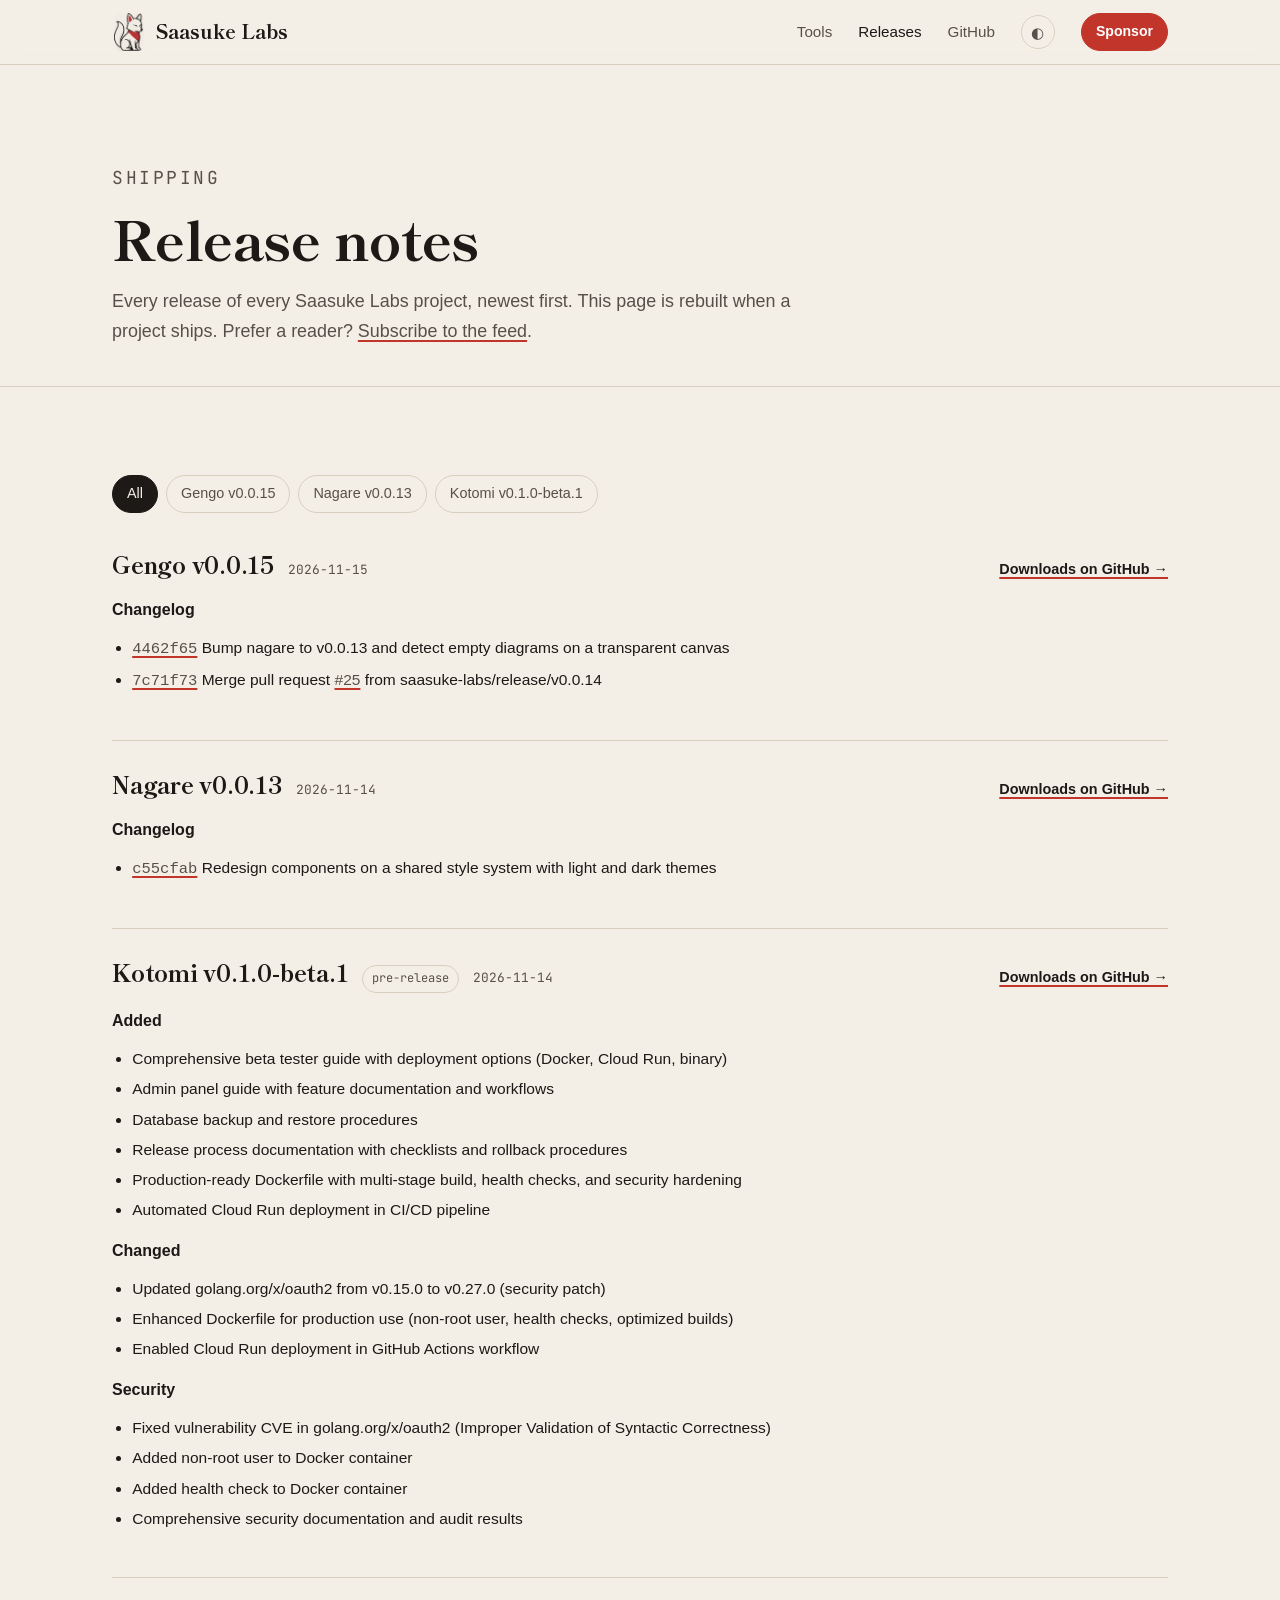
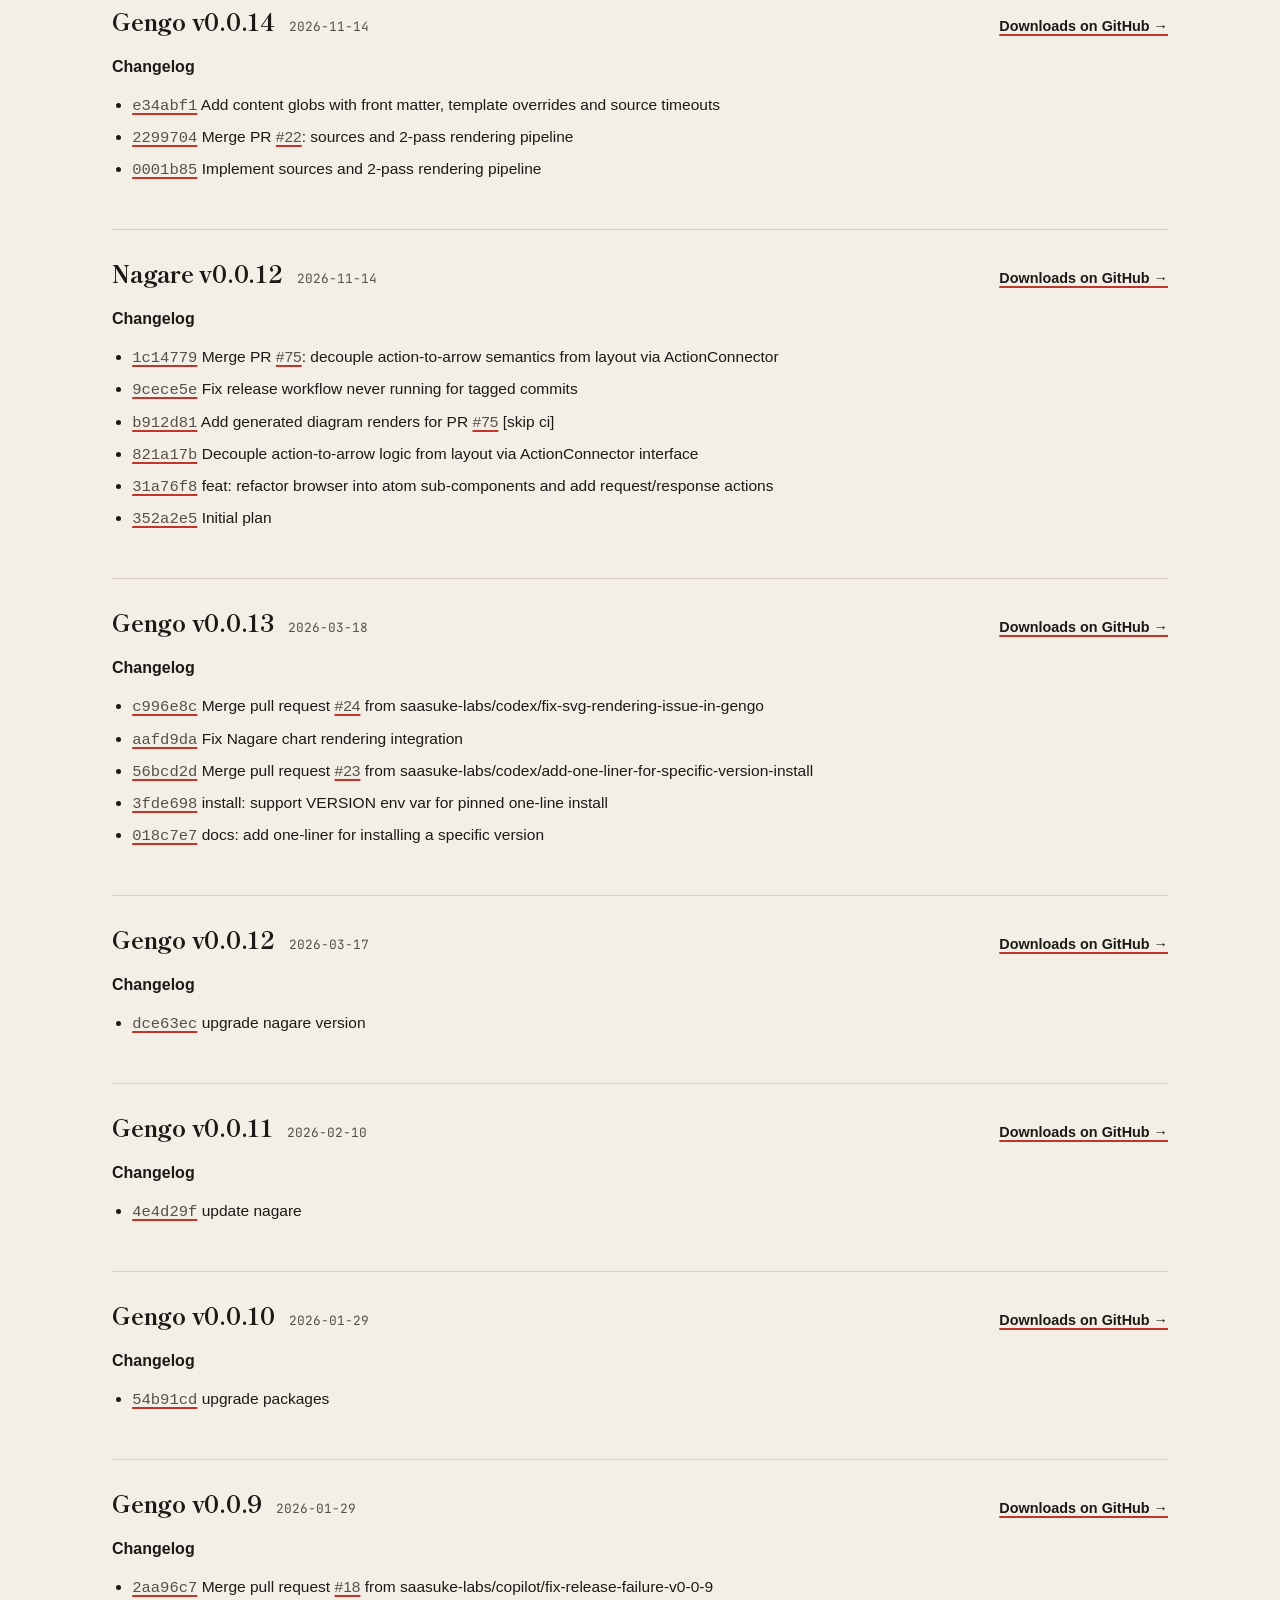
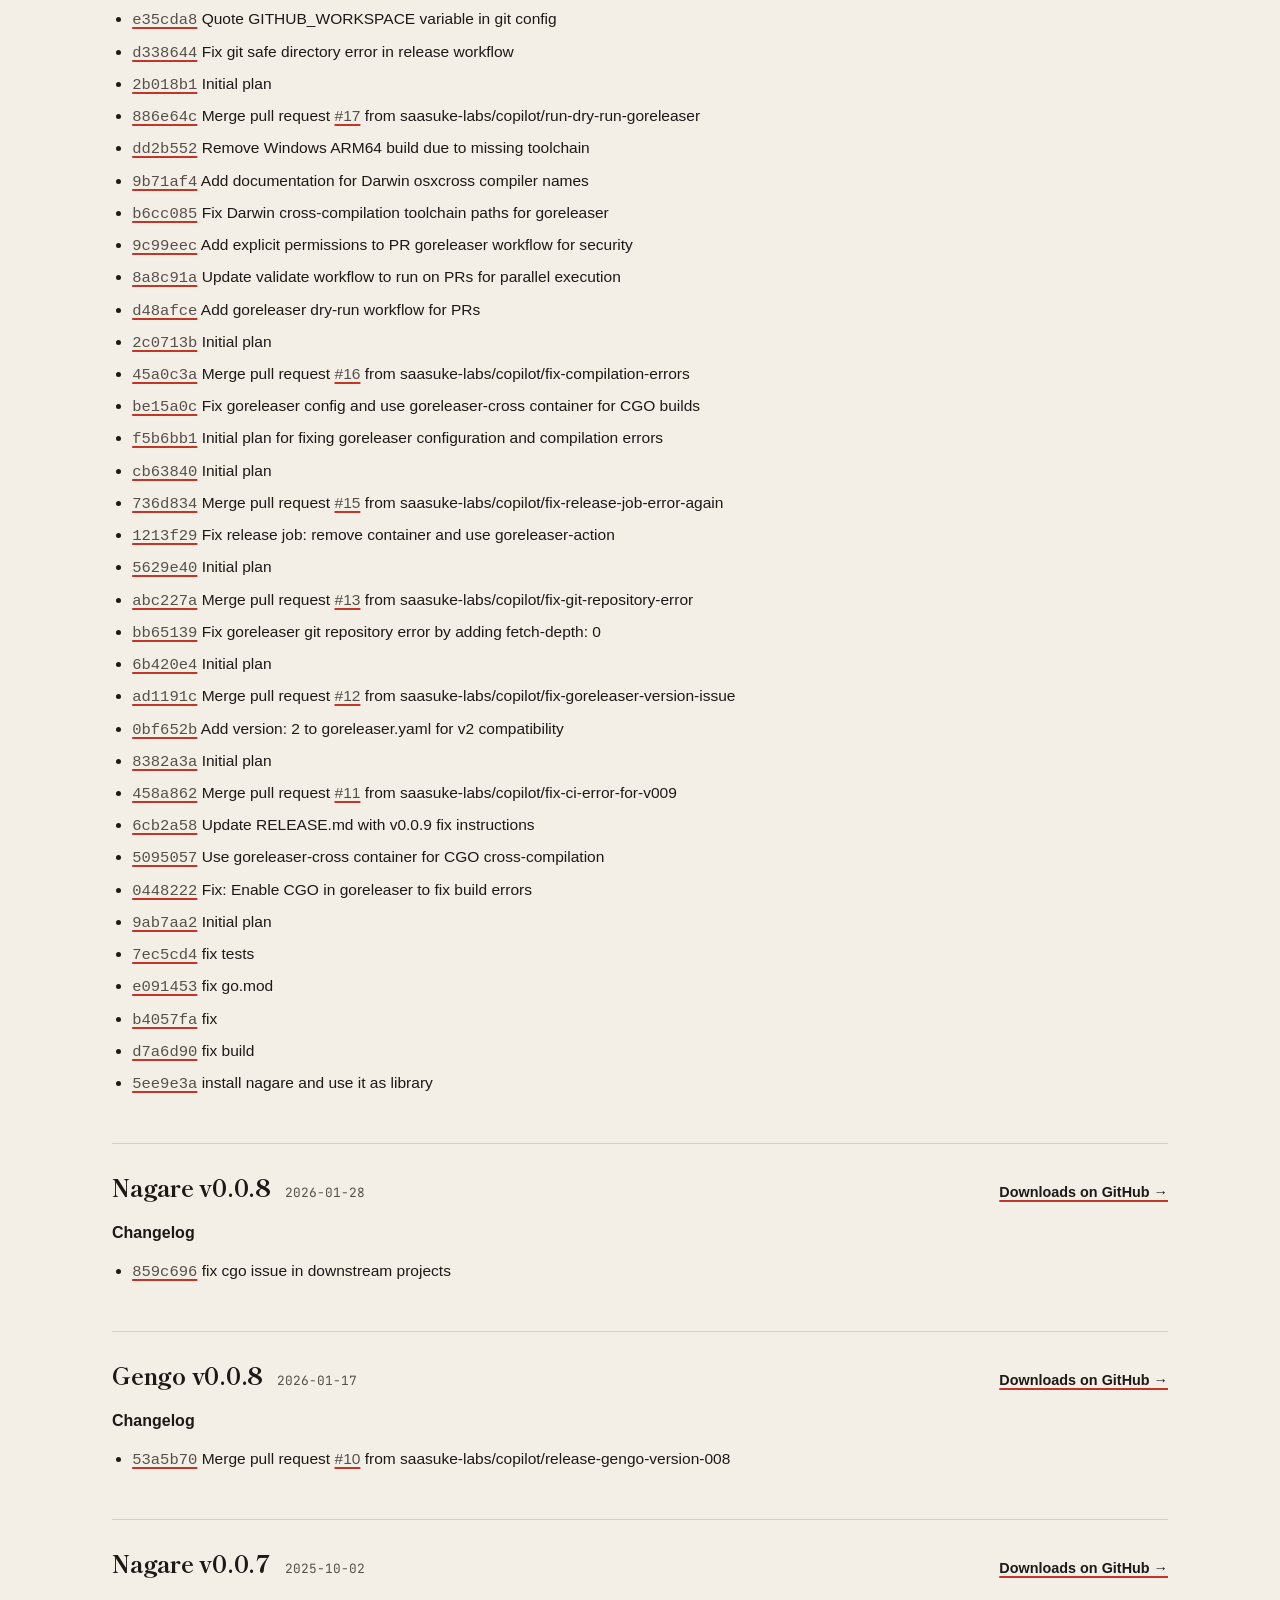
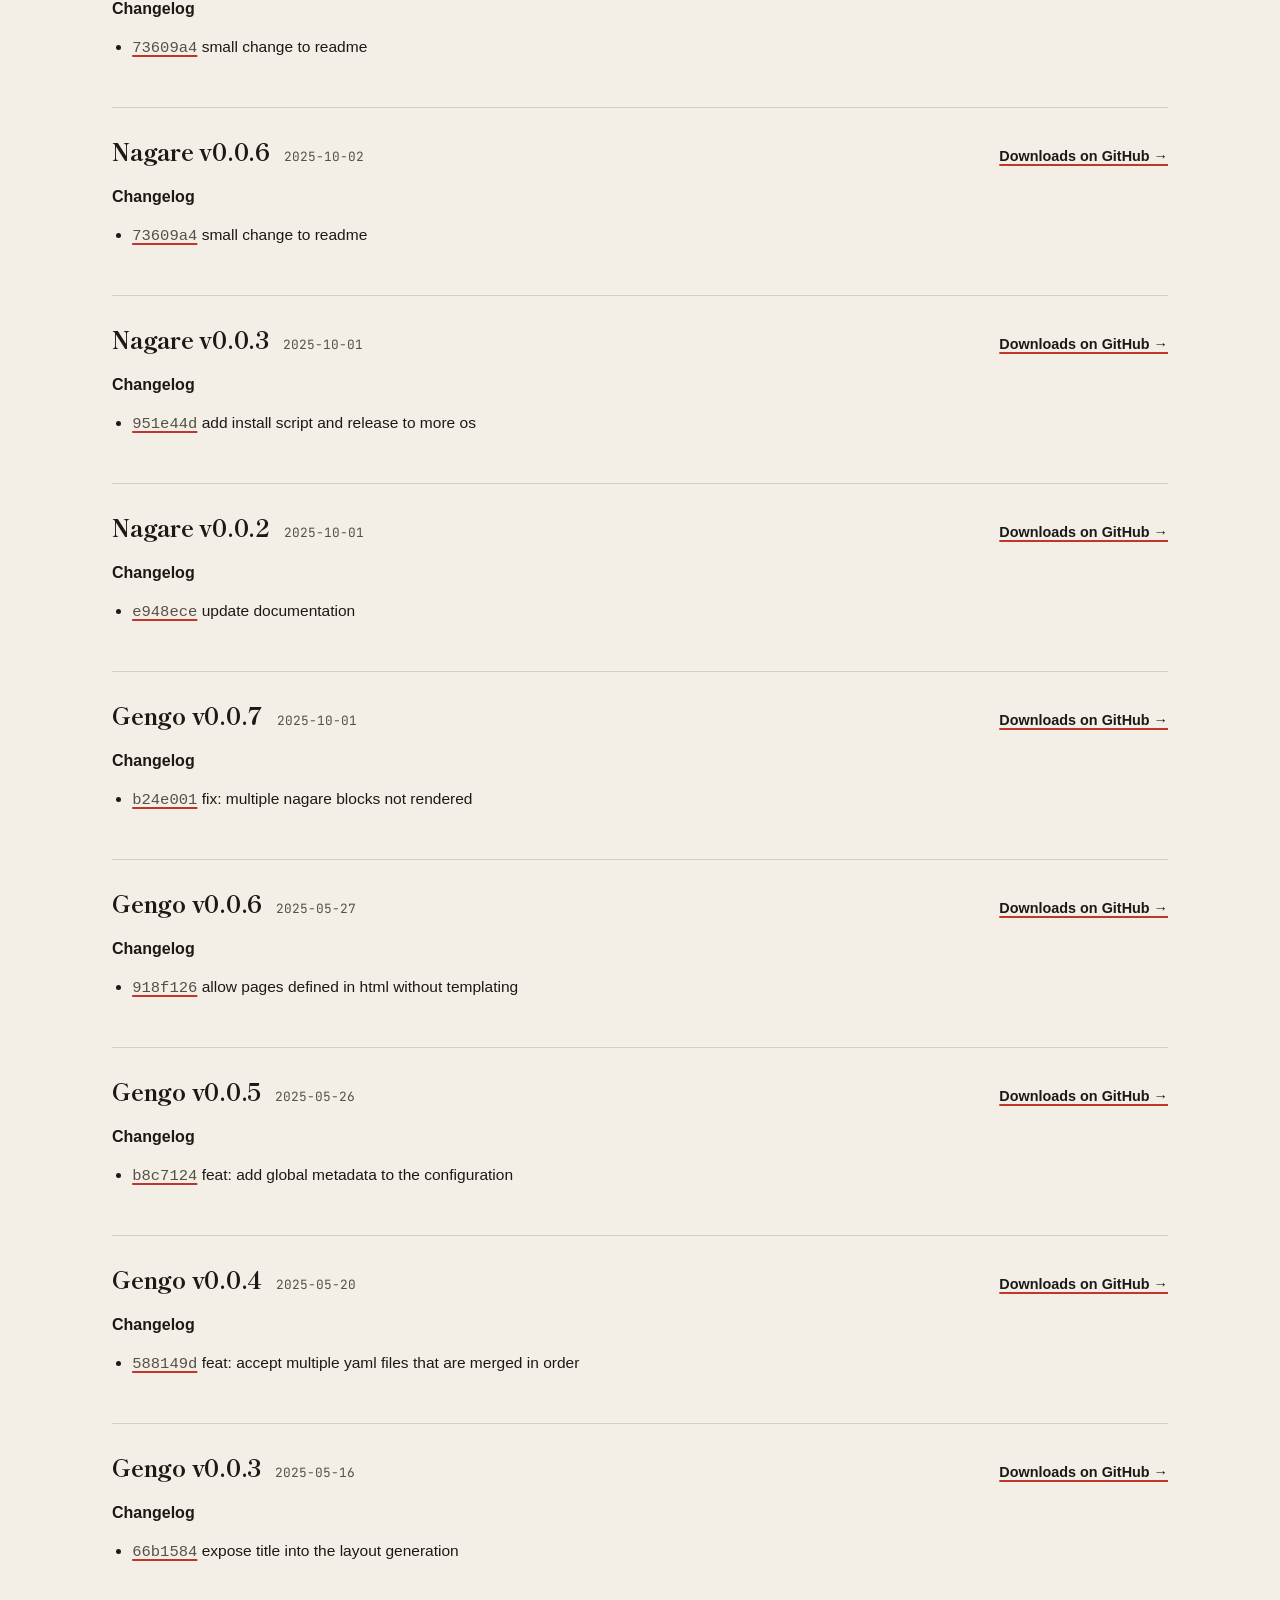
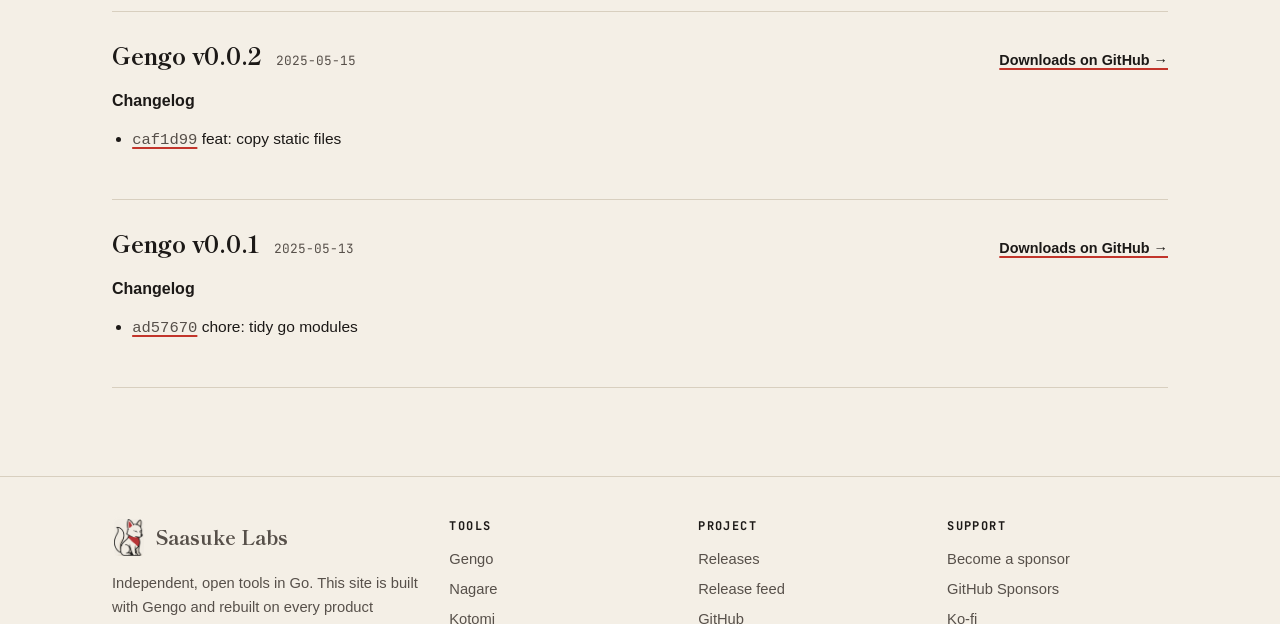
==== releases/index.html @ 5b3cb3b6 "Update from https://github.com/saasuke-labs/site-source/commit/bb4f0604ffd55a40d3514825be0cf2f597552" ====
<!DOCTYPE html>
<html lang="en">
  <head>
    <meta charset="UTF-8" />
    <meta name="viewport" content="width=device-width, initial-scale=1.0" />
    <title>Release notes · Saasuke Labs</title>
    <meta
      name="description"
      content="Release notes for Gengo, Nagare and Kotomi, updated on every release."
    />
    <meta property="og:site_name" content="Saasuke Labs" />
    <meta property="og:type" content="website" />
    <meta
      property="og:title"
      content="Release notes · Saasuke Labs"
    />
    <meta
      property="og:description"
      content="Release notes for Gengo, Nagare and Kotomi, updated on every release."
    />
    <meta property="og:image" content="https://saasuke-labs.com/static/logo.png" />
    <meta name="twitter:card" content="summary" />
    <link rel="icon" type="image/png" href="/static/logo.png" />
    <link
      rel="alternate"
      type="application/atom+xml"
      title="Saasuke Labs releases"
      href="/static/data/releases.xml"
    />

    <script>
      
      try {
        var t = localStorage.getItem("theme");
        if (t) document.documentElement.setAttribute("data-theme", t);
      } catch (e) {}
    </script>
    <link rel="preconnect" href="https://fonts.googleapis.com" />
    <link rel="preconnect" href="https://fonts.gstatic.com" crossorigin />
    <link
      rel="stylesheet"
      href="https://fonts.googleapis.com/css2?family=JetBrains+Mono:wght@400;600&family=Shippori+Mincho:wght@600;800&display=swap"
    />
    <link rel="stylesheet" href="/static/site.css" />

    
    <script
      async
      src="https://www.googletagmanager.com/gtag/js?id=G-7ZYXW0159J"
    ></script>
    <script>
      window.dataLayer = window.dataLayer || [];
      function gtag() {
        dataLayer.push(arguments);
      }
      gtag("js", new Date());
      gtag("config", "G-7ZYXW0159J");
    </script>
  </head>
  <body>
    <a class="skip" href="#main">Skip to content</a>

    <header class="site-header">
      <div class="wrap">
        <a class="brand" href="/">
          <img src="/static/logo.png" alt="" width="34" height="42" />
          Saasuke Labs
        </a>
        <nav class="site-nav" aria-label="Main">
          <a href="/#tools">Tools</a>
          <a href="/releases/" aria-current="page">Releases</a>
          <a
            class="nav-optional"
            href="https://github.com/saasuke-labs"
            rel="noopener"
            >GitHub</a
          >
          <button
            class="theme-toggle"
            type="button"
            aria-label="Switch between light and dark theme"
            data-theme-toggle
          >
            ◐
          </button>
          <a class="btn small" href="/sponsor/">Sponsor</a>
        </nav>
      </div>
    </header>

    <main id="main"><!-- Generated by scripts/fetch-releases.mjs. Do not edit by hand. -->
<section class="page-head">
  <div class="wrap">
    <p class="eyebrow">Shipping</p>
    <h1>Release notes</h1>
    <p>
      Every release of every Saasuke Labs project, newest first. This page is
      rebuilt when a project ships. Prefer a reader?
      <a href="/static/data/releases.xml">Subscribe to the feed</a>.
    </p>
  </div>
</section>
<section class="section">
  <div class="wrap">
    <div class="filters" role="group" aria-label="Filter by project">
        <button type="button" data-filter="all" aria-pressed="true">All</button>
        <button type="button" data-filter="gengo" aria-pressed="false" id="gengo">Gengo <span class="dim">v0.0.15</span></button>
        <button type="button" data-filter="nagare" aria-pressed="false" id="nagare">Nagare <span class="dim">v0.0.13</span></button>
        <button type="button" data-filter="kotomi" aria-pressed="false" id="kotomi">Kotomi <span class="dim">v0.1.0-beta.1</span></button>
    </div>

    <article class="release" id="gengo-v0.0.15" data-product="gengo">
      <div class="release-head">
        <h2>Gengo v0.0.15</h2>
        
        <time datetime="2026-11-15T08:10:27Z">2026-11-15</time>
        <a class="gh" href="https://github.com/saasuke-labs/gengo/releases/tag/v0.0.15" rel="noopener">Downloads on GitHub →</a>
      </div>
      <div class="notes prose"><h2>Changelog</h2>
<ul>
<li><a class="commit-link" data-hovercard-type="commit" data-hovercard-url="https://github.com/saasuke-labs/gengo/commit/4462f6539cd357c51e77480bf051b5409bfa37a8/hovercard" href="https://github.com/saasuke-labs/gengo/commit/4462f6539cd357c51e77480bf051b5409bfa37a8"><tt>4462f65</tt></a> Bump nagare to v0.0.13 and detect empty diagrams on a transparent canvas</li>
<li><a class="commit-link" data-hovercard-type="commit" data-hovercard-url="https://github.com/saasuke-labs/gengo/commit/7c71f73f5508d94363abd6ab75f9bb843124276a/hovercard" href="https://github.com/saasuke-labs/gengo/commit/7c71f73f5508d94363abd6ab75f9bb843124276a"><tt>7c71f73</tt></a> Merge pull request <a class="issue-link js-issue-link" data-error-text="Failed to load title" data-id="6396569133" data-permission-text="Title is private" data-url="https://github.com/saasuke-labs/gengo/issues/25" data-hovercard-type="pull_request" data-hovercard-url="/saasuke-labs/gengo/pull/25/hovercard" href="https://github.com/saasuke-labs/gengo/pull/25">#25</a> from saasuke-labs/release/v0.0.14</li>
</ul></div>
    </article>

    <article class="release" id="nagare-v0.0.13" data-product="nagare">
      <div class="release-head">
        <h2>Nagare v0.0.13</h2>
        
        <time datetime="2026-11-14T22:31:41Z">2026-11-14</time>
        <a class="gh" href="https://github.com/saasuke-labs/nagare/releases/tag/v0.0.13" rel="noopener">Downloads on GitHub →</a>
      </div>
      <div class="notes prose"><h2>Changelog</h2>
<ul>
<li><a class="commit-link" data-hovercard-type="commit" data-hovercard-url="https://github.com/saasuke-labs/nagare/commit/c55cfabc6093008ee78364a780eb6869d923149b/hovercard" href="https://github.com/saasuke-labs/nagare/commit/c55cfabc6093008ee78364a780eb6869d923149b"><tt>c55cfab</tt></a> Redesign components on a shared style system with light and dark themes</li>
</ul></div>
    </article>

    <article class="release" id="kotomi-v0.1.0-beta.1" data-product="kotomi">
      <div class="release-head">
        <h2>Kotomi v0.1.0-beta.1</h2>
        <span class="tag">pre-release</span>
        <time datetime="2026-11-14T22:11:49Z">2026-11-14</time>
        <a class="gh" href="https://github.com/saasuke-labs/kotomi/releases/tag/v0.1.0-beta.1" rel="noopener">Downloads on GitHub →</a>
      </div>
      <div class="notes prose"><h3>Added</h3>
<ul>
<li>Comprehensive beta tester guide with deployment options (Docker, Cloud Run, binary)</li>
<li>Admin panel guide with feature documentation and workflows</li>
<li>Database backup and restore procedures</li>
<li>Release process documentation with checklists and rollback procedures</li>
<li>Production-ready Dockerfile with multi-stage build, health checks, and security hardening</li>
<li>Automated Cloud Run deployment in CI/CD pipeline</li>
</ul>
<h3>Changed</h3>
<ul>
<li>Updated golang.org/x/oauth2 from v0.15.0 to v0.27.0 (security patch)</li>
<li>Enhanced Dockerfile for production use (non-root user, health checks, optimized builds)</li>
<li>Enabled Cloud Run deployment in GitHub Actions workflow</li>
</ul>
<h3>Security</h3>
<ul>
<li>Fixed vulnerability CVE in golang.org/x/oauth2 (Improper Validation of Syntactic Correctness)</li>
<li>Added non-root user to Docker container</li>
<li>Added health check to Docker container</li>
<li>Comprehensive security documentation and audit results</li>
</ul></div>
    </article>

    <article class="release" id="gengo-v0.0.14" data-product="gengo">
      <div class="release-head">
        <h2>Gengo v0.0.14</h2>
        
        <time datetime="2026-11-14T22:07:47Z">2026-11-14</time>
        <a class="gh" href="https://github.com/saasuke-labs/gengo/releases/tag/v0.0.14" rel="noopener">Downloads on GitHub →</a>
      </div>
      <div class="notes prose"><h2>Changelog</h2>
<ul>
<li><a class="commit-link" data-hovercard-type="commit" data-hovercard-url="https://github.com/saasuke-labs/gengo/commit/e34abf15b324985bf1a2a192a152ab69e6befac1/hovercard" href="https://github.com/saasuke-labs/gengo/commit/e34abf15b324985bf1a2a192a152ab69e6befac1"><tt>e34abf1</tt></a> Add content globs with front matter, template overrides and source timeouts</li>
<li><a class="commit-link" data-hovercard-type="commit" data-hovercard-url="https://github.com/saasuke-labs/gengo/commit/2299704ed4f6dcdf4f77499fb08933bd10a8108e/hovercard" href="https://github.com/saasuke-labs/gengo/commit/2299704ed4f6dcdf4f77499fb08933bd10a8108e"><tt>2299704</tt></a> Merge PR <a class="issue-link js-issue-link" data-error-text="Failed to load title" data-id="4019032071" data-permission-text="Title is private" data-url="https://github.com/saasuke-labs/gengo/issues/22" data-hovercard-type="pull_request" data-hovercard-url="/saasuke-labs/gengo/pull/22/hovercard" href="https://github.com/saasuke-labs/gengo/pull/22">#22</a>: sources and 2-pass rendering pipeline</li>
<li><a class="commit-link" data-hovercard-type="commit" data-hovercard-url="https://github.com/saasuke-labs/gengo/commit/0001b8507638788c8958b474e01aa6643ab40216/hovercard" href="https://github.com/saasuke-labs/gengo/commit/0001b8507638788c8958b474e01aa6643ab40216"><tt>0001b85</tt></a> Implement sources and 2-pass rendering pipeline</li>
</ul></div>
    </article>

    <article class="release" id="nagare-v0.0.12" data-product="nagare">
      <div class="release-head">
        <h2>Nagare v0.0.12</h2>
        
        <time datetime="2026-11-14T22:00:27Z">2026-11-14</time>
        <a class="gh" href="https://github.com/saasuke-labs/nagare/releases/tag/v0.0.12" rel="noopener">Downloads on GitHub →</a>
      </div>
      <div class="notes prose"><h2>Changelog</h2>
<ul>
<li><a class="commit-link" data-hovercard-type="commit" data-hovercard-url="https://github.com/saasuke-labs/nagare/commit/1c1477990281fb0a3ab506ebc6f28022f81fa54d/hovercard" href="https://github.com/saasuke-labs/nagare/commit/1c1477990281fb0a3ab506ebc6f28022f81fa54d"><tt>1c14779</tt></a> Merge PR <a class="issue-link js-issue-link" data-error-text="Failed to load title" data-id="4079030877" data-permission-text="Title is private" data-url="https://github.com/saasuke-labs/nagare/issues/75" data-hovercard-type="pull_request" data-hovercard-url="/saasuke-labs/nagare/pull/75/hovercard" href="https://github.com/saasuke-labs/nagare/pull/75">#75</a>: decouple action-to-arrow semantics from layout via ActionConnector</li>
<li><a class="commit-link" data-hovercard-type="commit" data-hovercard-url="https://github.com/saasuke-labs/nagare/commit/9cece5e2483bc159d214eb7dd489df8c74024c2e/hovercard" href="https://github.com/saasuke-labs/nagare/commit/9cece5e2483bc159d214eb7dd489df8c74024c2e"><tt>9cece5e</tt></a> Fix release workflow never running for tagged commits</li>
<li><a class="commit-link" data-hovercard-type="commit" data-hovercard-url="https://github.com/saasuke-labs/nagare/commit/b912d813c7ffd2a7d7714aa27670872ed7acba4d/hovercard" href="https://github.com/saasuke-labs/nagare/commit/b912d813c7ffd2a7d7714aa27670872ed7acba4d"><tt>b912d81</tt></a> Add generated diagram renders for PR <a class="issue-link js-issue-link" data-error-text="Failed to load title" data-id="4079030877" data-permission-text="Title is private" data-url="https://github.com/saasuke-labs/nagare/issues/75" data-hovercard-type="pull_request" data-hovercard-url="/saasuke-labs/nagare/pull/75/hovercard" href="https://github.com/saasuke-labs/nagare/pull/75">#75</a> [skip ci]</li>
<li><a class="commit-link" data-hovercard-type="commit" data-hovercard-url="https://github.com/saasuke-labs/nagare/commit/821a17b635ed25aa28dc9a7e0f42c39a215df8c9/hovercard" href="https://github.com/saasuke-labs/nagare/commit/821a17b635ed25aa28dc9a7e0f42c39a215df8c9"><tt>821a17b</tt></a> Decouple action-to-arrow logic from layout via ActionConnector interface</li>
<li><a class="commit-link" data-hovercard-type="commit" data-hovercard-url="https://github.com/saasuke-labs/nagare/commit/31a76f8062fda7fe92f6b3a53183ec527913c77e/hovercard" href="https://github.com/saasuke-labs/nagare/commit/31a76f8062fda7fe92f6b3a53183ec527913c77e"><tt>31a76f8</tt></a> feat: refactor browser into atom sub-components and add request/response actions</li>
<li><a class="commit-link" data-hovercard-type="commit" data-hovercard-url="https://github.com/saasuke-labs/nagare/commit/352a2e5384db20dc9a1c4da354b49b07f7e6402a/hovercard" href="https://github.com/saasuke-labs/nagare/commit/352a2e5384db20dc9a1c4da354b49b07f7e6402a"><tt>352a2e5</tt></a> Initial plan</li>
</ul></div>
    </article>

    <article class="release" id="gengo-v0.0.13" data-product="gengo">
      <div class="release-head">
        <h2>Gengo v0.0.13</h2>
        
        <time datetime="2026-03-18T19:46:45Z">2026-03-18</time>
        <a class="gh" href="https://github.com/saasuke-labs/gengo/releases/tag/v0.0.13" rel="noopener">Downloads on GitHub →</a>
      </div>
      <div class="notes prose"><h2>Changelog</h2>
<ul>
<li><a class="commit-link" data-hovercard-type="commit" data-hovercard-url="https://github.com/saasuke-labs/gengo/commit/c996e8cdf5363674866faa4a0ebcf40183c7b649/hovercard" href="https://github.com/saasuke-labs/gengo/commit/c996e8cdf5363674866faa4a0ebcf40183c7b649"><tt>c996e8c</tt></a> Merge pull request <a class="issue-link js-issue-link" data-error-text="Failed to load title" data-id="4097316555" data-permission-text="Title is private" data-url="https://github.com/saasuke-labs/gengo/issues/24" data-hovercard-type="pull_request" data-hovercard-url="/saasuke-labs/gengo/pull/24/hovercard" href="https://github.com/saasuke-labs/gengo/pull/24">#24</a> from saasuke-labs/codex/fix-svg-rendering-issue-in-gengo</li>
<li><a class="commit-link" data-hovercard-type="commit" data-hovercard-url="https://github.com/saasuke-labs/gengo/commit/aafd9da8b8f31e8f48eacdcf820c56d50e563d2b/hovercard" href="https://github.com/saasuke-labs/gengo/commit/aafd9da8b8f31e8f48eacdcf820c56d50e563d2b"><tt>aafd9da</tt></a> Fix Nagare chart rendering integration</li>
<li><a class="commit-link" data-hovercard-type="commit" data-hovercard-url="https://github.com/saasuke-labs/gengo/commit/56bcd2d3ba436e682a31b65a10589fd9c4734ee6/hovercard" href="https://github.com/saasuke-labs/gengo/commit/56bcd2d3ba436e682a31b65a10589fd9c4734ee6"><tt>56bcd2d</tt></a> Merge pull request <a class="issue-link js-issue-link" data-error-text="Failed to load title" data-id="4091134102" data-permission-text="Title is private" data-url="https://github.com/saasuke-labs/gengo/issues/23" data-hovercard-type="pull_request" data-hovercard-url="/saasuke-labs/gengo/pull/23/hovercard" href="https://github.com/saasuke-labs/gengo/pull/23">#23</a> from saasuke-labs/codex/add-one-liner-for-specific-version-install</li>
<li><a class="commit-link" data-hovercard-type="commit" data-hovercard-url="https://github.com/saasuke-labs/gengo/commit/3fde6980e2e52b8682c1796185582ca2149fb883/hovercard" href="https://github.com/saasuke-labs/gengo/commit/3fde6980e2e52b8682c1796185582ca2149fb883"><tt>3fde698</tt></a> install: support VERSION env var for pinned one-line install</li>
<li><a class="commit-link" data-hovercard-type="commit" data-hovercard-url="https://github.com/saasuke-labs/gengo/commit/018c7e7f1451b0e4342359f4a52acad6a95a54d7/hovercard" href="https://github.com/saasuke-labs/gengo/commit/018c7e7f1451b0e4342359f4a52acad6a95a54d7"><tt>018c7e7</tt></a> docs: add one-liner for installing a specific version</li>
</ul></div>
    </article>

    <article class="release" id="gengo-v0.0.12" data-product="gengo">
      <div class="release-head">
        <h2>Gengo v0.0.12</h2>
        
        <time datetime="2026-03-17T19:53:22Z">2026-03-17</time>
        <a class="gh" href="https://github.com/saasuke-labs/gengo/releases/tag/v0.0.12" rel="noopener">Downloads on GitHub →</a>
      </div>
      <div class="notes prose"><h2>Changelog</h2>
<ul>
<li><a class="commit-link" data-hovercard-type="commit" data-hovercard-url="https://github.com/saasuke-labs/gengo/commit/dce63ec86e96160c439f8967f48832c4592701b4/hovercard" href="https://github.com/saasuke-labs/gengo/commit/dce63ec86e96160c439f8967f48832c4592701b4"><tt>dce63ec</tt></a> upgrade nagare version</li>
</ul></div>
    </article>

    <article class="release" id="gengo-v0.0.11" data-product="gengo">
      <div class="release-head">
        <h2>Gengo v0.0.11</h2>
        
        <time datetime="2026-02-10T18:24:14Z">2026-02-10</time>
        <a class="gh" href="https://github.com/saasuke-labs/gengo/releases/tag/v0.0.11" rel="noopener">Downloads on GitHub →</a>
      </div>
      <div class="notes prose"><h2>Changelog</h2>
<ul>
<li><a class="commit-link" data-hovercard-type="commit" data-hovercard-url="https://github.com/saasuke-labs/gengo/commit/4e4d29fa82df3ecfcd749767349b1b03148ca902/hovercard" href="https://github.com/saasuke-labs/gengo/commit/4e4d29fa82df3ecfcd749767349b1b03148ca902"><tt>4e4d29f</tt></a> update nagare</li>
</ul></div>
    </article>

    <article class="release" id="gengo-v0.0.10" data-product="gengo">
      <div class="release-head">
        <h2>Gengo v0.0.10</h2>
        
        <time datetime="2026-01-29T21:26:45Z">2026-01-29</time>
        <a class="gh" href="https://github.com/saasuke-labs/gengo/releases/tag/v0.0.10" rel="noopener">Downloads on GitHub →</a>
      </div>
      <div class="notes prose"><h2>Changelog</h2>
<ul>
<li><a class="commit-link" data-hovercard-type="commit" data-hovercard-url="https://github.com/saasuke-labs/gengo/commit/54b91cdd67d160d88e6c74c3c1d69943f572eafb/hovercard" href="https://github.com/saasuke-labs/gengo/commit/54b91cdd67d160d88e6c74c3c1d69943f572eafb"><tt>54b91cd</tt></a> upgrade packages</li>
</ul></div>
    </article>

    <article class="release" id="gengo-v0.0.9" data-product="gengo">
      <div class="release-head">
        <h2>Gengo v0.0.9</h2>
        
        <time datetime="2026-01-29T13:17:07Z">2026-01-29</time>
        <a class="gh" href="https://github.com/saasuke-labs/gengo/releases/tag/v0.0.9" rel="noopener">Downloads on GitHub →</a>
      </div>
      <div class="notes prose"><h2>Changelog</h2>
<ul>
<li><a class="commit-link" data-hovercard-type="commit" data-hovercard-url="https://github.com/saasuke-labs/gengo/commit/2aa96c7b06575e18e384485ac2dd662cfed3dffa/hovercard" href="https://github.com/saasuke-labs/gengo/commit/2aa96c7b06575e18e384485ac2dd662cfed3dffa"><tt>2aa96c7</tt></a> Merge pull request <a class="issue-link js-issue-link" data-error-text="Failed to load title" data-id="3870560057" data-permission-text="Title is private" data-url="https://github.com/saasuke-labs/gengo/issues/18" data-hovercard-type="pull_request" data-hovercard-url="/saasuke-labs/gengo/pull/18/hovercard" href="https://github.com/saasuke-labs/gengo/pull/18">#18</a> from saasuke-labs/copilot/fix-release-failure-v0-0-9</li>
<li><a class="commit-link" data-hovercard-type="commit" data-hovercard-url="https://github.com/saasuke-labs/gengo/commit/e35cda8abecc5de29c464dce1b9cdf17d60a65b9/hovercard" href="https://github.com/saasuke-labs/gengo/commit/e35cda8abecc5de29c464dce1b9cdf17d60a65b9"><tt>e35cda8</tt></a> Quote GITHUB_WORKSPACE variable in git config</li>
<li><a class="commit-link" data-hovercard-type="commit" data-hovercard-url="https://github.com/saasuke-labs/gengo/commit/d33864431ec9cc393e5b9ef6182e9e5a5db16f1b/hovercard" href="https://github.com/saasuke-labs/gengo/commit/d33864431ec9cc393e5b9ef6182e9e5a5db16f1b"><tt>d338644</tt></a> Fix git safe directory error in release workflow</li>
<li><a class="commit-link" data-hovercard-type="commit" data-hovercard-url="https://github.com/saasuke-labs/gengo/commit/2b018b13ef842a2fb8d0e9ee7ab5ae9587afc136/hovercard" href="https://github.com/saasuke-labs/gengo/commit/2b018b13ef842a2fb8d0e9ee7ab5ae9587afc136"><tt>2b018b1</tt></a> Initial plan</li>
<li><a class="commit-link" data-hovercard-type="commit" data-hovercard-url="https://github.com/saasuke-labs/gengo/commit/886e64cb630698f52d62aabc7d8d5d53482bd918/hovercard" href="https://github.com/saasuke-labs/gengo/commit/886e64cb630698f52d62aabc7d8d5d53482bd918"><tt>886e64c</tt></a> Merge pull request <a class="issue-link js-issue-link" data-error-text="Failed to load title" data-id="3869350758" data-permission-text="Title is private" data-url="https://github.com/saasuke-labs/gengo/issues/17" data-hovercard-type="pull_request" data-hovercard-url="/saasuke-labs/gengo/pull/17/hovercard" href="https://github.com/saasuke-labs/gengo/pull/17">#17</a> from saasuke-labs/copilot/run-dry-run-goreleaser</li>
<li><a class="commit-link" data-hovercard-type="commit" data-hovercard-url="https://github.com/saasuke-labs/gengo/commit/dd2b55227532cfedce0a6f908f931a76f57a5c5c/hovercard" href="https://github.com/saasuke-labs/gengo/commit/dd2b55227532cfedce0a6f908f931a76f57a5c5c"><tt>dd2b552</tt></a> Remove Windows ARM64 build due to missing toolchain</li>
<li><a class="commit-link" data-hovercard-type="commit" data-hovercard-url="https://github.com/saasuke-labs/gengo/commit/9b71af4f24fbb29ccdb13ce3d3c1a43e7688e25a/hovercard" href="https://github.com/saasuke-labs/gengo/commit/9b71af4f24fbb29ccdb13ce3d3c1a43e7688e25a"><tt>9b71af4</tt></a> Add documentation for Darwin osxcross compiler names</li>
<li><a class="commit-link" data-hovercard-type="commit" data-hovercard-url="https://github.com/saasuke-labs/gengo/commit/b6cc0853f16c4211e07778a7f03fc52fad12b0a1/hovercard" href="https://github.com/saasuke-labs/gengo/commit/b6cc0853f16c4211e07778a7f03fc52fad12b0a1"><tt>b6cc085</tt></a> Fix Darwin cross-compilation toolchain paths for goreleaser</li>
<li><a class="commit-link" data-hovercard-type="commit" data-hovercard-url="https://github.com/saasuke-labs/gengo/commit/9c99eec7b285fe008ed7531e9db4be90568c5d53/hovercard" href="https://github.com/saasuke-labs/gengo/commit/9c99eec7b285fe008ed7531e9db4be90568c5d53"><tt>9c99eec</tt></a> Add explicit permissions to PR goreleaser workflow for security</li>
<li><a class="commit-link" data-hovercard-type="commit" data-hovercard-url="https://github.com/saasuke-labs/gengo/commit/8a8c91ac58e466955f534b9e54cbe7cd9fe714a9/hovercard" href="https://github.com/saasuke-labs/gengo/commit/8a8c91ac58e466955f534b9e54cbe7cd9fe714a9"><tt>8a8c91a</tt></a> Update validate workflow to run on PRs for parallel execution</li>
<li><a class="commit-link" data-hovercard-type="commit" data-hovercard-url="https://github.com/saasuke-labs/gengo/commit/d48afceb0b0a6ad8bdbb5dd89181e8b730cd300d/hovercard" href="https://github.com/saasuke-labs/gengo/commit/d48afceb0b0a6ad8bdbb5dd89181e8b730cd300d"><tt>d48afce</tt></a> Add goreleaser dry-run workflow for PRs</li>
<li><a class="commit-link" data-hovercard-type="commit" data-hovercard-url="https://github.com/saasuke-labs/gengo/commit/2c0713b29236e9d10ed3233094fa271d97daafac/hovercard" href="https://github.com/saasuke-labs/gengo/commit/2c0713b29236e9d10ed3233094fa271d97daafac"><tt>2c0713b</tt></a> Initial plan</li>
<li><a class="commit-link" data-hovercard-type="commit" data-hovercard-url="https://github.com/saasuke-labs/gengo/commit/45a0c3a635d595370d648d861d31d949e2f5832b/hovercard" href="https://github.com/saasuke-labs/gengo/commit/45a0c3a635d595370d648d861d31d949e2f5832b"><tt>45a0c3a</tt></a> Merge pull request <a class="issue-link js-issue-link" data-error-text="Failed to load title" data-id="3869240129" data-permission-text="Title is private" data-url="https://github.com/saasuke-labs/gengo/issues/16" data-hovercard-type="pull_request" data-hovercard-url="/saasuke-labs/gengo/pull/16/hovercard" href="https://github.com/saasuke-labs/gengo/pull/16">#16</a> from saasuke-labs/copilot/fix-compilation-errors</li>
<li><a class="commit-link" data-hovercard-type="commit" data-hovercard-url="https://github.com/saasuke-labs/gengo/commit/be15a0cc21beaa92b085e4bac505baf6c8b1f00b/hovercard" href="https://github.com/saasuke-labs/gengo/commit/be15a0cc21beaa92b085e4bac505baf6c8b1f00b"><tt>be15a0c</tt></a> Fix goreleaser config and use goreleaser-cross container for CGO builds</li>
<li><a class="commit-link" data-hovercard-type="commit" data-hovercard-url="https://github.com/saasuke-labs/gengo/commit/f5b6bb1fc2318862378648897ff191613a469f9f/hovercard" href="https://github.com/saasuke-labs/gengo/commit/f5b6bb1fc2318862378648897ff191613a469f9f"><tt>f5b6bb1</tt></a> Initial plan for fixing goreleaser configuration and compilation errors</li>
<li><a class="commit-link" data-hovercard-type="commit" data-hovercard-url="https://github.com/saasuke-labs/gengo/commit/cb638406af81bb470e6c287afbbbedab020cec5a/hovercard" href="https://github.com/saasuke-labs/gengo/commit/cb638406af81bb470e6c287afbbbedab020cec5a"><tt>cb63840</tt></a> Initial plan</li>
<li><a class="commit-link" data-hovercard-type="commit" data-hovercard-url="https://github.com/saasuke-labs/gengo/commit/736d83421ab41aec41103261514d989f03455894/hovercard" href="https://github.com/saasuke-labs/gengo/commit/736d83421ab41aec41103261514d989f03455894"><tt>736d834</tt></a> Merge pull request <a class="issue-link js-issue-link" data-error-text="Failed to load title" data-id="3869103412" data-permission-text="Title is private" data-url="https://github.com/saasuke-labs/gengo/issues/15" data-hovercard-type="pull_request" data-hovercard-url="/saasuke-labs/gengo/pull/15/hovercard" href="https://github.com/saasuke-labs/gengo/pull/15">#15</a> from saasuke-labs/copilot/fix-release-job-error-again</li>
<li><a class="commit-link" data-hovercard-type="commit" data-hovercard-url="https://github.com/saasuke-labs/gengo/commit/1213f29adeca0fe0c7b48b9629735902e08fbe3e/hovercard" href="https://github.com/saasuke-labs/gengo/commit/1213f29adeca0fe0c7b48b9629735902e08fbe3e"><tt>1213f29</tt></a> Fix release job: remove container and use goreleaser-action</li>
<li><a class="commit-link" data-hovercard-type="commit" data-hovercard-url="https://github.com/saasuke-labs/gengo/commit/5629e40272dbe0ad15c0ca0e64680df62901357d/hovercard" href="https://github.com/saasuke-labs/gengo/commit/5629e40272dbe0ad15c0ca0e64680df62901357d"><tt>5629e40</tt></a> Initial plan</li>
<li><a class="commit-link" data-hovercard-type="commit" data-hovercard-url="https://github.com/saasuke-labs/gengo/commit/abc227af84240bcdf734fb35c3fbbdb35371319e/hovercard" href="https://github.com/saasuke-labs/gengo/commit/abc227af84240bcdf734fb35c3fbbdb35371319e"><tt>abc227a</tt></a> Merge pull request <a class="issue-link js-issue-link" data-error-text="Failed to load title" data-id="3867403055" data-permission-text="Title is private" data-url="https://github.com/saasuke-labs/gengo/issues/13" data-hovercard-type="pull_request" data-hovercard-url="/saasuke-labs/gengo/pull/13/hovercard" href="https://github.com/saasuke-labs/gengo/pull/13">#13</a> from saasuke-labs/copilot/fix-git-repository-error</li>
<li><a class="commit-link" data-hovercard-type="commit" data-hovercard-url="https://github.com/saasuke-labs/gengo/commit/bb65139976ec14eca2234c6b3eb70fe49578c38e/hovercard" href="https://github.com/saasuke-labs/gengo/commit/bb65139976ec14eca2234c6b3eb70fe49578c38e"><tt>bb65139</tt></a> Fix goreleaser git repository error by adding fetch-depth: 0</li>
<li><a class="commit-link" data-hovercard-type="commit" data-hovercard-url="https://github.com/saasuke-labs/gengo/commit/6b420e414ef4bbaf5b2857e2c38c2d21bb128d91/hovercard" href="https://github.com/saasuke-labs/gengo/commit/6b420e414ef4bbaf5b2857e2c38c2d21bb128d91"><tt>6b420e4</tt></a> Initial plan</li>
<li><a class="commit-link" data-hovercard-type="commit" data-hovercard-url="https://github.com/saasuke-labs/gengo/commit/ad1191c1f2996df493e3b1a36efecf3a19f44684/hovercard" href="https://github.com/saasuke-labs/gengo/commit/ad1191c1f2996df493e3b1a36efecf3a19f44684"><tt>ad1191c</tt></a> Merge pull request <a class="issue-link js-issue-link" data-error-text="Failed to load title" data-id="3867344389" data-permission-text="Title is private" data-url="https://github.com/saasuke-labs/gengo/issues/12" data-hovercard-type="pull_request" data-hovercard-url="/saasuke-labs/gengo/pull/12/hovercard" href="https://github.com/saasuke-labs/gengo/pull/12">#12</a> from saasuke-labs/copilot/fix-goreleaser-version-issue</li>
<li><a class="commit-link" data-hovercard-type="commit" data-hovercard-url="https://github.com/saasuke-labs/gengo/commit/0bf652b1f63fb3e58c43026362080bf52a352aef/hovercard" href="https://github.com/saasuke-labs/gengo/commit/0bf652b1f63fb3e58c43026362080bf52a352aef"><tt>0bf652b</tt></a> Add version: 2 to goreleaser.yaml for v2 compatibility</li>
<li><a class="commit-link" data-hovercard-type="commit" data-hovercard-url="https://github.com/saasuke-labs/gengo/commit/8382a3a356733d6aec51142486add63bffeffcd4/hovercard" href="https://github.com/saasuke-labs/gengo/commit/8382a3a356733d6aec51142486add63bffeffcd4"><tt>8382a3a</tt></a> Initial plan</li>
<li><a class="commit-link" data-hovercard-type="commit" data-hovercard-url="https://github.com/saasuke-labs/gengo/commit/458a86256af2ecf9cfb7a0229ef351205836bb82/hovercard" href="https://github.com/saasuke-labs/gengo/commit/458a86256af2ecf9cfb7a0229ef351205836bb82"><tt>458a862</tt></a> Merge pull request <a class="issue-link js-issue-link" data-error-text="Failed to load title" data-id="3867230813" data-permission-text="Title is private" data-url="https://github.com/saasuke-labs/gengo/issues/11" data-hovercard-type="pull_request" data-hovercard-url="/saasuke-labs/gengo/pull/11/hovercard" href="https://github.com/saasuke-labs/gengo/pull/11">#11</a> from saasuke-labs/copilot/fix-ci-error-for-v009</li>
<li><a class="commit-link" data-hovercard-type="commit" data-hovercard-url="https://github.com/saasuke-labs/gengo/commit/6cb2a58164843457c5faeaceafc315491a7c2814/hovercard" href="https://github.com/saasuke-labs/gengo/commit/6cb2a58164843457c5faeaceafc315491a7c2814"><tt>6cb2a58</tt></a> Update RELEASE.md with v0.0.9 fix instructions</li>
<li><a class="commit-link" data-hovercard-type="commit" data-hovercard-url="https://github.com/saasuke-labs/gengo/commit/5095057556f68bc7a8783546e74ffd5595fab0cf/hovercard" href="https://github.com/saasuke-labs/gengo/commit/5095057556f68bc7a8783546e74ffd5595fab0cf"><tt>5095057</tt></a> Use goreleaser-cross container for CGO cross-compilation</li>
<li><a class="commit-link" data-hovercard-type="commit" data-hovercard-url="https://github.com/saasuke-labs/gengo/commit/044822223355525f62a02f590ba37b613bbedd73/hovercard" href="https://github.com/saasuke-labs/gengo/commit/044822223355525f62a02f590ba37b613bbedd73"><tt>0448222</tt></a> Fix: Enable CGO in goreleaser to fix build errors</li>
<li><a class="commit-link" data-hovercard-type="commit" data-hovercard-url="https://github.com/saasuke-labs/gengo/commit/9ab7aa2bcc03eabbf54d79ee3767d4b3c528d78e/hovercard" href="https://github.com/saasuke-labs/gengo/commit/9ab7aa2bcc03eabbf54d79ee3767d4b3c528d78e"><tt>9ab7aa2</tt></a> Initial plan</li>
<li><a class="commit-link" data-hovercard-type="commit" data-hovercard-url="https://github.com/saasuke-labs/gengo/commit/7ec5cd4a03e62fe7d3108800321b5c5cfa63ebff/hovercard" href="https://github.com/saasuke-labs/gengo/commit/7ec5cd4a03e62fe7d3108800321b5c5cfa63ebff"><tt>7ec5cd4</tt></a> fix tests</li>
<li><a class="commit-link" data-hovercard-type="commit" data-hovercard-url="https://github.com/saasuke-labs/gengo/commit/e0914539750b80784a55913da5ac71f0ccd6fc44/hovercard" href="https://github.com/saasuke-labs/gengo/commit/e0914539750b80784a55913da5ac71f0ccd6fc44"><tt>e091453</tt></a> fix go.mod</li>
<li><a class="commit-link" data-hovercard-type="commit" data-hovercard-url="https://github.com/saasuke-labs/gengo/commit/b4057fa70c0f5ff727bfd28ca87f7651a92e656f/hovercard" href="https://github.com/saasuke-labs/gengo/commit/b4057fa70c0f5ff727bfd28ca87f7651a92e656f"><tt>b4057fa</tt></a> fix</li>
<li><a class="commit-link" data-hovercard-type="commit" data-hovercard-url="https://github.com/saasuke-labs/gengo/commit/d7a6d90bbf79b58e2a883232039716a2fc366573/hovercard" href="https://github.com/saasuke-labs/gengo/commit/d7a6d90bbf79b58e2a883232039716a2fc366573"><tt>d7a6d90</tt></a> fix build</li>
<li><a class="commit-link" data-hovercard-type="commit" data-hovercard-url="https://github.com/saasuke-labs/gengo/commit/5ee9e3a386f361dc1db6a5e3b07ad930196ff64d/hovercard" href="https://github.com/saasuke-labs/gengo/commit/5ee9e3a386f361dc1db6a5e3b07ad930196ff64d"><tt>5ee9e3a</tt></a> install nagare and use it as library</li>
</ul></div>
    </article>

    <article class="release" id="nagare-v0.0.8" data-product="nagare">
      <div class="release-head">
        <h2>Nagare v0.0.8</h2>
        
        <time datetime="2026-01-28T20:04:59Z">2026-01-28</time>
        <a class="gh" href="https://github.com/saasuke-labs/nagare/releases/tag/v0.0.8" rel="noopener">Downloads on GitHub →</a>
      </div>
      <div class="notes prose"><h2>Changelog</h2>
<ul>
<li><a class="commit-link" data-hovercard-type="commit" data-hovercard-url="https://github.com/saasuke-labs/nagare/commit/859c696246dc99093fe7d90ccdf32ff20435481a/hovercard" href="https://github.com/saasuke-labs/nagare/commit/859c696246dc99093fe7d90ccdf32ff20435481a"><tt>859c696</tt></a> fix cgo issue in downstream projects</li>
</ul></div>
    </article>

    <article class="release" id="gengo-v0.0.8" data-product="gengo">
      <div class="release-head">
        <h2>Gengo v0.0.8</h2>
        
        <time datetime="2026-01-17T15:19:06Z">2026-01-17</time>
        <a class="gh" href="https://github.com/saasuke-labs/gengo/releases/tag/v0.0.8" rel="noopener">Downloads on GitHub →</a>
      </div>
      <div class="notes prose"><h2>Changelog</h2>
<ul>
<li><a class="commit-link" data-hovercard-type="commit" data-hovercard-url="https://github.com/saasuke-labs/gengo/commit/53a5b70184ed11aca906cff02da8e43befd082ce/hovercard" href="https://github.com/saasuke-labs/gengo/commit/53a5b70184ed11aca906cff02da8e43befd082ce"><tt>53a5b70</tt></a> Merge pull request <a class="issue-link js-issue-link" data-error-text="Failed to load title" data-id="3825349268" data-permission-text="Title is private" data-url="https://github.com/saasuke-labs/gengo/issues/10" data-hovercard-type="pull_request" data-hovercard-url="/saasuke-labs/gengo/pull/10/hovercard" href="https://github.com/saasuke-labs/gengo/pull/10">#10</a> from saasuke-labs/copilot/release-gengo-version-008</li>
</ul></div>
    </article>

    <article class="release" id="nagare-v0.0.7" data-product="nagare">
      <div class="release-head">
        <h2>Nagare v0.0.7</h2>
        
        <time datetime="2025-10-02T16:53:50Z">2025-10-02</time>
        <a class="gh" href="https://github.com/saasuke-labs/nagare/releases/tag/v0.0.7" rel="noopener">Downloads on GitHub →</a>
      </div>
      <div class="notes prose"><h2>Changelog</h2>
<ul>
<li><a class="commit-link" data-hovercard-type="commit" data-hovercard-url="https://github.com/saasuke-labs/nagare/commit/73609a4b0b9d9d25f4c0cd7a42521fdaaf852132/hovercard" href="https://github.com/saasuke-labs/nagare/commit/73609a4b0b9d9d25f4c0cd7a42521fdaaf852132"><tt>73609a4</tt></a> small change to readme</li>
</ul></div>
    </article>

    <article class="release" id="nagare-v0.0.6" data-product="nagare">
      <div class="release-head">
        <h2>Nagare v0.0.6</h2>
        
        <time datetime="2025-10-02T16:53:34Z">2025-10-02</time>
        <a class="gh" href="https://github.com/saasuke-labs/nagare/releases/tag/v0.0.6" rel="noopener">Downloads on GitHub →</a>
      </div>
      <div class="notes prose"><h2>Changelog</h2>
<ul>
<li><a class="commit-link" data-hovercard-type="commit" data-hovercard-url="https://github.com/saasuke-labs/nagare/commit/73609a4b0b9d9d25f4c0cd7a42521fdaaf852132/hovercard" href="https://github.com/saasuke-labs/nagare/commit/73609a4b0b9d9d25f4c0cd7a42521fdaaf852132"><tt>73609a4</tt></a> small change to readme</li>
</ul></div>
    </article>

    <article class="release" id="nagare-v0.0.3" data-product="nagare">
      <div class="release-head">
        <h2>Nagare v0.0.3</h2>
        
        <time datetime="2025-10-01T11:53:54Z">2025-10-01</time>
        <a class="gh" href="https://github.com/saasuke-labs/nagare/releases/tag/v0.0.3" rel="noopener">Downloads on GitHub →</a>
      </div>
      <div class="notes prose"><h2>Changelog</h2>
<ul>
<li><a class="commit-link" data-hovercard-type="commit" data-hovercard-url="https://github.com/saasuke-labs/nagare/commit/951e44d33b120ad1992e7b600ef5c8db3dff4355/hovercard" href="https://github.com/saasuke-labs/nagare/commit/951e44d33b120ad1992e7b600ef5c8db3dff4355"><tt>951e44d</tt></a> add install script and release to more os</li>
</ul></div>
    </article>

    <article class="release" id="nagare-v0.0.2" data-product="nagare">
      <div class="release-head">
        <h2>Nagare v0.0.2</h2>
        
        <time datetime="2025-10-01T11:46:56Z">2025-10-01</time>
        <a class="gh" href="https://github.com/saasuke-labs/nagare/releases/tag/v0.0.2" rel="noopener">Downloads on GitHub →</a>
      </div>
      <div class="notes prose"><h2>Changelog</h2>
<ul>
<li><a class="commit-link" data-hovercard-type="commit" data-hovercard-url="https://github.com/saasuke-labs/nagare/commit/e948ece4659778d3d3c6e22bb1a26b1e8b3675de/hovercard" href="https://github.com/saasuke-labs/nagare/commit/e948ece4659778d3d3c6e22bb1a26b1e8b3675de"><tt>e948ece</tt></a> update documentation</li>
</ul></div>
    </article>

    <article class="release" id="gengo-v0.0.7" data-product="gengo">
      <div class="release-head">
        <h2>Gengo v0.0.7</h2>
        
        <time datetime="2025-10-01T11:22:05Z">2025-10-01</time>
        <a class="gh" href="https://github.com/saasuke-labs/gengo/releases/tag/v0.0.7" rel="noopener">Downloads on GitHub →</a>
      </div>
      <div class="notes prose"><h2>Changelog</h2>
<ul>
<li><a class="commit-link" data-hovercard-type="commit" data-hovercard-url="https://github.com/saasuke-labs/gengo/commit/b24e001292d307f8e340047c82fcb702160bbbed/hovercard" href="https://github.com/saasuke-labs/gengo/commit/b24e001292d307f8e340047c82fcb702160bbbed"><tt>b24e001</tt></a> fix: multiple nagare blocks not rendered</li>
</ul></div>
    </article>

    <article class="release" id="gengo-v0.0.6" data-product="gengo">
      <div class="release-head">
        <h2>Gengo v0.0.6</h2>
        
        <time datetime="2025-05-27T17:01:20Z">2025-05-27</time>
        <a class="gh" href="https://github.com/saasuke-labs/gengo/releases/tag/v0.0.6" rel="noopener">Downloads on GitHub →</a>
      </div>
      <div class="notes prose"><h2>Changelog</h2>
<ul>
<li><a class="commit-link" data-hovercard-type="commit" data-hovercard-url="https://github.com/saasuke-labs/gengo/commit/918f12657cc9086bba92bc04ec18ef50625ffeb2/hovercard" href="https://github.com/saasuke-labs/gengo/commit/918f12657cc9086bba92bc04ec18ef50625ffeb2"><tt>918f126</tt></a> allow pages defined in html without templating</li>
</ul></div>
    </article>

    <article class="release" id="gengo-v0.0.5" data-product="gengo">
      <div class="release-head">
        <h2>Gengo v0.0.5</h2>
        
        <time datetime="2025-05-26T12:55:34Z">2025-05-26</time>
        <a class="gh" href="https://github.com/saasuke-labs/gengo/releases/tag/v0.0.5" rel="noopener">Downloads on GitHub →</a>
      </div>
      <div class="notes prose"><h2>Changelog</h2>
<ul>
<li><a class="commit-link" data-hovercard-type="commit" data-hovercard-url="https://github.com/saasuke-labs/gengo/commit/b8c71247862f00b2e5ab09ce836bbcb1320c6800/hovercard" href="https://github.com/saasuke-labs/gengo/commit/b8c71247862f00b2e5ab09ce836bbcb1320c6800"><tt>b8c7124</tt></a> feat: add global metadata to the configuration</li>
</ul></div>
    </article>

    <article class="release" id="gengo-v0.0.4" data-product="gengo">
      <div class="release-head">
        <h2>Gengo v0.0.4</h2>
        
        <time datetime="2025-05-20T15:25:36Z">2025-05-20</time>
        <a class="gh" href="https://github.com/saasuke-labs/gengo/releases/tag/v0.0.4" rel="noopener">Downloads on GitHub →</a>
      </div>
      <div class="notes prose"><h2>Changelog</h2>
<ul>
<li><a class="commit-link" data-hovercard-type="commit" data-hovercard-url="https://github.com/saasuke-labs/gengo/commit/588149d631204fb4ca676686111c03209748137a/hovercard" href="https://github.com/saasuke-labs/gengo/commit/588149d631204fb4ca676686111c03209748137a"><tt>588149d</tt></a> feat: accept multiple yaml files that are merged in order</li>
</ul></div>
    </article>

    <article class="release" id="gengo-v0.0.3" data-product="gengo">
      <div class="release-head">
        <h2>Gengo v0.0.3</h2>
        
        <time datetime="2025-05-16T14:39:53Z">2025-05-16</time>
        <a class="gh" href="https://github.com/saasuke-labs/gengo/releases/tag/v0.0.3" rel="noopener">Downloads on GitHub →</a>
      </div>
      <div class="notes prose"><h2>Changelog</h2>
<ul>
<li><a class="commit-link" data-hovercard-type="commit" data-hovercard-url="https://github.com/saasuke-labs/gengo/commit/66b1584daf5bb19933b1faff8f7711c242cdb348/hovercard" href="https://github.com/saasuke-labs/gengo/commit/66b1584daf5bb19933b1faff8f7711c242cdb348"><tt>66b1584</tt></a> expose title into the layout generation</li>
</ul></div>
    </article>

    <article class="release" id="gengo-v0.0.2" data-product="gengo">
      <div class="release-head">
        <h2>Gengo v0.0.2</h2>
        
        <time datetime="2025-05-15T08:40:21Z">2025-05-15</time>
        <a class="gh" href="https://github.com/saasuke-labs/gengo/releases/tag/v0.0.2" rel="noopener">Downloads on GitHub →</a>
      </div>
      <div class="notes prose"><h2>Changelog</h2>
<ul>
<li><a class="commit-link" data-hovercard-type="commit" data-hovercard-url="https://github.com/saasuke-labs/gengo/commit/caf1d9919c1e09050545b9d9d401a7cbcf4ae877/hovercard" href="https://github.com/saasuke-labs/gengo/commit/caf1d9919c1e09050545b9d9d401a7cbcf4ae877"><tt>caf1d99</tt></a> feat: copy static files</li>
</ul></div>
    </article>

    <article class="release" id="gengo-v0.0.1" data-product="gengo">
      <div class="release-head">
        <h2>Gengo v0.0.1</h2>
        
        <time datetime="2025-05-13T07:56:24Z">2025-05-13</time>
        <a class="gh" href="https://github.com/saasuke-labs/gengo/releases/tag/v0.0.1" rel="noopener">Downloads on GitHub →</a>
      </div>
      <div class="notes prose"><h2>Changelog</h2>
<ul>
<li><a class="commit-link" data-hovercard-type="commit" data-hovercard-url="https://github.com/saasuke-labs/gengo/commit/ad57670aadc4d49bfc412a4489e9ef83c39f6927/hovercard" href="https://github.com/saasuke-labs/gengo/commit/ad57670aadc4d49bfc412a4489e9ef83c39f6927"><tt>ad57670</tt></a> chore: tidy go modules</li>
</ul></div>
    </article>
  </div>
</section>
</main>

    <footer class="site-footer">
      <div class="wrap">
        <div class="about">
          <a class="brand" href="/">
            <img src="/static/logo.png" alt="" width="34" height="42" />
            Saasuke Labs
          </a>
          <p style="margin-top: 12px; max-width: 26em">
            Independent, open tools in Go. This site is built with Gengo and
            rebuilt on every product release.
          </p>
        </div>
        <div>
          <h4>Tools</h4>
          <ul>
            <li><a href="/gengo/">Gengo</a></li>
            <li><a href="/nagare/">Nagare</a></li>
            <li><a href="/kotomi/">Kotomi</a></li>
          </ul>
        </div>
        <div>
          <h4>Project</h4>
          <ul>
            <li><a href="/releases/">Releases</a></li>
            <li><a href="/static/data/releases.xml">Release feed</a></li>
            <li>
              <a href="https://github.com/saasuke-labs" rel="noopener"
                >GitHub</a
              >
            </li>
          </ul>
        </div>
        <div>
          <h4>Support</h4>
          <ul>
            <li><a href="/sponsor/">Become a sponsor</a></li>
            <li>
              <a href="https://github.com/sponsors/saasuke-labs" rel="noopener"
                >GitHub Sponsors</a
              >
            </li>
            <li>
              <a href="https://ko-fi.com/saasukelabs" rel="noopener">Ko-fi</a>
            </li>
          </ul>
        </div>
      </div>
    </footer>

    <script src="/static/site.js" defer></script>
  </body>
</html>
---- static/site.css ----
/* Saasuke Labs — paper, ink and one vermilion accent, taken from the fox logo. */

:root {
  --paper: #f4efe6;
  --paper-raised: #fbf8f2;
  --paper-sunk: #ebe4d7;
  --ink: #1c1917;
  --ink-soft: #57504a;
  --line: #d8cfbf;
  --accent: #c2352b;
  --accent-ink: #ffffff;
  --accent-soft: rgba(194, 53, 43, 0.1);
  --code-bg: #211d1a;
  --code-ink: #f1ebe0;
  --shadow: 0 1px 2px rgba(28, 25, 23, 0.06), 0 8px 24px rgba(28, 25, 23, 0.06);

  --font-display: "Shippori Mincho", "Hiragino Mincho ProN", Georgia, serif;
  --font-body: -apple-system, BlinkMacSystemFont, "Segoe UI", "Helvetica Neue",
    Arial, sans-serif;
  --font-mono: "JetBrains Mono", ui-monospace, SFMono-Regular, Menlo, Consolas,
    monospace;

  --wrap: 1120px;
  --gutter: clamp(16px, 4vw, 32px);
  color-scheme: light;
}

@media (prefers-color-scheme: dark) {
  :root:not([data-theme="light"]) {
    --paper: #15120f;
    --paper-raised: #1e1a16;
    --paper-sunk: #100e0c;
    --ink: #f1ebe0;
    --ink-soft: #b3a999;
    --line: #38312a;
    --accent: #ea5b4e;
    --accent-ink: #15120f;
    --accent-soft: rgba(234, 91, 78, 0.14);
    --code-bg: #0c0a09;
    --shadow: 0 1px 2px rgba(0, 0, 0, 0.4), 0 8px 24px rgba(0, 0, 0, 0.3);
    color-scheme: dark;
  }
}

:root[data-theme="dark"] {
  --paper: #15120f;
  --paper-raised: #1e1a16;
  --paper-sunk: #100e0c;
  --ink: #f1ebe0;
  --ink-soft: #b3a999;
  --line: #38312a;
  --accent: #ea5b4e;
  --accent-ink: #15120f;
  --accent-soft: rgba(234, 91, 78, 0.14);
  --code-bg: #0c0a09;
  --shadow: 0 1px 2px rgba(0, 0, 0, 0.4), 0 8px 24px rgba(0, 0, 0, 0.3);
  color-scheme: dark;
}

*,
*::before,
*::after {
  box-sizing: border-box;
}

html {
  scroll-behavior: smooth;
  -webkit-text-size-adjust: 100%;
}

body {
  margin: 0;
  background: var(--paper);
  color: var(--ink);
  font-family: var(--font-body);
  font-size: 17px;
  line-height: 1.65;
  -webkit-font-smoothing: antialiased;
}

img {
  max-width: 100%;
  height: auto;
}

a {
  color: inherit;
  text-decoration-color: var(--accent);
  text-decoration-thickness: 1.5px;
  text-underline-offset: 3px;
}

a:hover {
  color: var(--accent);
}

:focus-visible {
  outline: 2px solid var(--accent);
  outline-offset: 3px;
  border-radius: 4px;
}

h1,
h2,
h3 {
  font-family: var(--font-display);
  font-weight: 800;
  line-height: 1.15;
  letter-spacing: -0.01em;
  margin: 0;
  text-wrap: balance;
}

p {
  margin: 0;
}

.wrap {
  max-width: var(--wrap);
  margin: 0 auto;
  padding: 0 var(--gutter);
}

.skip {
  position: absolute;
  left: -9999px;
}

.skip:focus {
  left: 16px;
  top: 16px;
  z-index: 20;
  background: var(--paper-raised);
  padding: 8px 12px;
}

/* ---------- Header ---------- */

.site-header {
  position: sticky;
  top: 0;
  z-index: 10;
  background: color-mix(in srgb, var(--paper) 88%, transparent);
  backdrop-filter: blur(10px);
  -webkit-backdrop-filter: blur(10px);
  border-bottom: 1px solid var(--line);
}

.site-header .wrap {
  display: flex;
  align-items: center;
  justify-content: space-between;
  gap: 16px;
  min-height: 64px;
}

.brand {
  display: flex;
  align-items: center;
  gap: 10px;
  text-decoration: none;
  font-family: var(--font-display);
  font-weight: 800;
  font-size: 1.2rem;
  white-space: nowrap;
}

.brand:hover {
  color: var(--ink);
}

.brand img {
  width: 34px;
  height: 42px;
  object-fit: contain;
  border-radius: 8px;
  background: #f4efe6;
  padding: 2px;
}

.site-nav {
  display: flex;
  align-items: center;
  gap: clamp(10px, 2.2vw, 26px);
  font-size: 0.95rem;
}

.site-nav a {
  text-decoration: none;
  color: var(--ink-soft);
}

.site-nav a:hover,
.site-nav a[aria-current="page"] {
  color: var(--ink);
}

.site-nav .btn {
  color: var(--accent-ink);
}

.theme-toggle {
  appearance: none;
  border: 1px solid var(--line);
  background: transparent;
  color: var(--ink-soft);
  width: 34px;
  height: 34px;
  border-radius: 50%;
  cursor: pointer;
  font-size: 15px;
  line-height: 1;
}

.theme-toggle:hover {
  color: var(--ink);
  border-color: var(--ink-soft);
}

@media (max-width: 640px) {
  .site-nav .nav-optional {
    display: none;
  }
}

@media (max-width: 520px) {
  .site-header .wrap {
    gap: 8px;
  }

  .brand {
    font-size: 1rem;
    gap: 8px;
  }

  .site-nav {
    gap: 8px;
    font-size: 0.88rem;
  }

  .site-nav a[href="/#tools"] {
    display: none;
  }

  .site-nav .btn {
    padding: 6px 12px;
  }
}

/* ---------- Buttons, tags ---------- */

.btn {
  display: inline-flex;
  align-items: center;
  gap: 8px;
  padding: 10px 18px;
  border-radius: 999px;
  border: 1px solid var(--accent);
  background: var(--accent);
  color: var(--accent-ink);
  font-weight: 600;
  font-size: 0.95rem;
  text-decoration: none;
  transition: transform 0.15s ease, box-shadow 0.15s ease;
}

.btn:hover {
  color: var(--accent-ink);
  transform: translateY(-1px);
  box-shadow: var(--shadow);
}

.btn.ghost {
  background: transparent;
  border-color: var(--line);
  color: var(--ink);
}

.btn.ghost:hover {
  border-color: var(--ink);
  color: var(--ink);
}

.btn.small {
  padding: 6px 14px;
  font-size: 0.88rem;
}

.eyebrow {
  font-family: var(--font-mono);
  font-size: 0.78rem;
  letter-spacing: 0.14em;
  text-transform: uppercase;
  color: var(--accent);
  margin-bottom: 14px;
}

.tag {
  display: inline-flex;
  align-items: center;
  gap: 6px;
  font-family: var(--font-mono);
  font-size: 0.75rem;
  padding: 3px 9px;
  border-radius: 999px;
  border: 1px solid var(--line);
  color: var(--ink-soft);
  text-decoration: none;
  white-space: nowrap;
}

.tag.version {
  border-color: transparent;
  background: var(--accent-soft);
  color: var(--accent);
}

.tag.version:empty {
  display: none;
}

/* ---------- Hero ---------- */

.hero {
  padding: clamp(48px, 9vw, 110px) 0 clamp(40px, 7vw, 80px);
  overflow: hidden;
}

.hero .wrap {
  display: grid;
  grid-template-columns: minmax(0, 1.25fr) minmax(0, 0.75fr);
  align-items: center;
  gap: clamp(24px, 5vw, 64px);
}

.hero h1 {
  font-size: clamp(2.3rem, 6vw, 4.2rem);
}

.hero h1 em {
  font-style: normal;
  color: var(--accent);
}

.hero .lede {
  margin-top: 22px;
  font-size: clamp(1.05rem, 1.6vw, 1.22rem);
  color: var(--ink-soft);
  max-width: 34em;
}

.hero .actions {
  margin-top: 30px;
  display: flex;
  flex-wrap: wrap;
  gap: 12px;
}

.hero-mark {
  position: relative;
  justify-self: center;
  width: min(100%, 300px);
  aspect-ratio: 1;
  display: grid;
  place-items: center;
}

.hero-mark::before {
  content: "";
  position: absolute;
  inset: 4%;
  border-radius: 50%;
  background: var(--accent);
  opacity: 0.92;
}

.hero-mark img {
  position: relative;
  width: 74%;
  border-radius: 18px;
  background: #f4efe6;
  padding: 10px;
  box-shadow: var(--shadow);
  transform: rotate(-3deg);
}

@media (max-width: 760px) {
  .hero .wrap {
    grid-template-columns: 1fr;
  }

  .hero-mark {
    order: -1;
    width: 150px;
    justify-self: start;
  }
}

/* ---------- Sections ---------- */

.section {
  padding: clamp(48px, 7vw, 88px) 0;
  border-top: 1px solid var(--line);
}

.section.sunk {
  background: var(--paper-sunk);
}

.section-head {
  max-width: 44em;
  margin-bottom: clamp(28px, 4vw, 44px);
}

.section-head h2 {
  font-size: clamp(1.7rem, 3.4vw, 2.4rem);
}

.section-head p {
  margin-top: 14px;
  color: var(--ink-soft);
}

/* ---------- Tool cards ---------- */

.tools {
  display: grid;
  grid-template-columns: repeat(auto-fit, minmax(290px, 1fr));
  gap: 20px;
}

.tool {
  display: flex;
  flex-direction: column;
  background: var(--paper-raised);
  border: 1px solid var(--line);
  border-radius: 16px;
  padding: 26px;
  box-shadow: var(--shadow);
  min-width: 0;
}

.tool-top {
  display: flex;
  align-items: baseline;
  justify-content: space-between;
  gap: 10px;
  flex-wrap: wrap;
}

.tool h3 {
  font-size: 1.7rem;
}

.tool .kind {
  margin-top: 4px;
  font-family: var(--font-mono);
  font-size: 0.78rem;
  letter-spacing: 0.08em;
  text-transform: uppercase;
  color: var(--ink-soft);
}

.tool .what {
  margin-top: 14px;
}

.tool ul {
  margin: 14px 0 0;
  padding: 0;
  list-style: none;
  color: var(--ink-soft);
  font-size: 0.95rem;
}

.tool li {
  padding-left: 20px;
  position: relative;
  margin-top: 6px;
}

.tool li::before {
  content: "";
  position: absolute;
  left: 2px;
  top: 0.72em;
  width: 8px;
  height: 2px;
  background: var(--accent);
}

.tool pre {
  margin-top: 18px;
}

.tool .links {
  margin-top: auto;
  padding-top: 20px;
  display: flex;
  flex-wrap: wrap;
  gap: 8px 18px;
  font-size: 0.95rem;
  font-weight: 600;
}

/* ---------- Code ---------- */

pre,
code {
  font-family: var(--font-mono);
  font-size: 0.84rem;
}

pre {
  margin: 0;
  background: var(--code-bg);
  color: var(--code-ink);
  padding: 14px 16px;
  border-radius: 10px;
  overflow-x: auto;
  line-height: 1.55;
}

:not(pre) > code {
  background: var(--accent-soft);
  padding: 0.1em 0.4em;
  border-radius: 5px;
}

pre .dim {
  opacity: 0.55;
}

/* ---------- Flow (how the tools fit) ---------- */

.flow {
  display: grid;
  grid-template-columns: repeat(auto-fit, minmax(220px, 1fr));
  gap: 0;
  border: 1px solid var(--line);
  border-radius: 16px;
  overflow: hidden;
  background: var(--paper-raised);
}

.flow > div {
  padding: 24px;
  border-right: 1px solid var(--line);
  border-bottom: 1px solid var(--line);
  margin: 0 -1px -1px 0;
}

.flow .step {
  font-family: var(--font-mono);
  font-size: 0.78rem;
  color: var(--accent);
  letter-spacing: 0.1em;
}

.flow h3 {
  margin-top: 8px;
  font-size: 1.2rem;
}

.flow p {
  margin-top: 8px;
  color: var(--ink-soft);
  font-size: 0.95rem;
}

/* ---------- Releases ---------- */

.release-list {
  list-style: none;
  margin: 0;
  padding: 0;
  border-top: 1px solid var(--line);
}

.release-list li {
  display: grid;
  grid-template-columns: 7.5em 9em minmax(0, 1fr) auto;
  gap: 6px 18px;
  align-items: baseline;
  padding: 14px 0;
  border-bottom: 1px solid var(--line);
}

.release-list time {
  font-family: var(--font-mono);
  font-size: 0.8rem;
  color: var(--ink-soft);
}

.release-list .product {
  font-family: var(--font-display);
  font-weight: 800;
}

.release-list .summary {
  color: var(--ink-soft);
  font-size: 0.95rem;
  overflow: hidden;
  text-overflow: ellipsis;
  white-space: nowrap;
}

@media (max-width: 720px) {
  .release-list li {
    grid-template-columns: 1fr auto;
  }

  .release-list .summary {
    grid-column: 1 / -1;
    white-space: normal;
  }

  .release-list time {
    grid-column: 1 / -1;
  }
}

.more {
  margin-top: 22px;
  font-weight: 600;
}

.release {
  padding: 30px 0;
  border-bottom: 1px solid var(--line);
}

.release-head {
  display: flex;
  flex-wrap: wrap;
  align-items: baseline;
  gap: 8px 14px;
}

.release-head h2,
.release-head h3 {
  font-size: 1.45rem;
}

.release-head time {
  font-family: var(--font-mono);
  font-size: 0.8rem;
  color: var(--ink-soft);
}

.release-head .gh {
  margin-left: auto;
  font-size: 0.9rem;
  font-weight: 600;
}

.filters {
  display: flex;
  flex-wrap: wrap;
  gap: 8px;
  margin-bottom: 8px;
}

.filters button {
  appearance: none;
  font: inherit;
  font-size: 0.9rem;
  padding: 6px 14px;
  border-radius: 999px;
  border: 1px solid var(--line);
  background: transparent;
  color: var(--ink-soft);
  cursor: pointer;
}

.filters button[aria-pressed="true"] {
  background: var(--ink);
  border-color: var(--ink);
  color: var(--paper);
}

/* ---------- Prose (release notes, long-form pages) ---------- */

.prose {
  max-width: 46em;
}

.prose > * + * {
  margin-top: 1em;
}

.prose h1 {
  font-size: clamp(2rem, 4.6vw, 3rem);
}

.prose h2 {
  font-size: 1.5rem;
  margin-top: 1.8em;
}

.prose h3 {
  font-size: 1.15rem;
  margin-top: 1.5em;
}

.prose ul,
.prose ol {
  padding-left: 1.3em;
}

.prose li + li {
  margin-top: 0.3em;
}

.prose pre {
  margin-top: 1em;
}

.notes {
  margin-top: 14px;
  font-size: 0.97rem;
  overflow-wrap: anywhere;
}

.notes h1,
.notes h2,
.notes h3 {
  font-family: var(--font-body);
  font-size: 1rem;
  font-weight: 700;
  letter-spacing: 0;
  margin-top: 1.2em;
}

.notes a {
  color: var(--ink-soft);
}

/* ---------- Sponsor ---------- */

.sponsor-grid {
  display: grid;
  grid-template-columns: repeat(auto-fit, minmax(250px, 1fr));
  gap: 20px;
}

.card {
  background: var(--paper-raised);
  border: 1px solid var(--line);
  border-radius: 16px;
  padding: 24px;
  min-width: 0;
}

.card h3 {
  font-size: 1.2rem;
}

.card p {
  margin-top: 10px;
  color: var(--ink-soft);
  font-size: 0.97rem;
}

.card .btn {
  margin-top: 18px;
}

.cta {
  display: grid;
  grid-template-columns: minmax(0, 1fr) auto;
  align-items: center;
  gap: 24px;
  background: var(--ink);
  color: var(--paper);
  border-radius: 20px;
  padding: clamp(26px, 5vw, 48px);
}

.cta h2 {
  font-size: clamp(1.6rem, 3.2vw, 2.2rem);
}

.cta p {
  margin-top: 12px;
  opacity: 0.8;
  max-width: 38em;
}

.cta .actions {
  display: flex;
  flex-wrap: wrap;
  gap: 12px;
}

.cta .btn.ghost {
  color: var(--paper);
  border-color: color-mix(in srgb, var(--paper) 35%, transparent);
}

.cta .btn.ghost:hover {
  border-color: var(--paper);
}

@media (max-width: 760px) {
  .cta {
    grid-template-columns: 1fr;
  }
}

.sponsor-wall {
  border: 1px dashed var(--line);
  border-radius: 16px;
  padding: 32px 24px;
  text-align: center;
  color: var(--ink-soft);
}

.page-head {
  padding: clamp(40px, 7vw, 80px) 0 clamp(24px, 4vw, 40px);
}

.page-head h1 {
  font-size: clamp(2.1rem, 5vw, 3.4rem);
  max-width: 18em;
}

.page-head p {
  margin-top: 18px;
  font-size: 1.12rem;
  color: var(--ink-soft);
  max-width: 40em;
}

/* ---------- Product docs (pages in each product repo's docs/ folder) ---------- */

.crumbs {
  font-family: var(--font-mono);
  font-size: 0.78rem;
  letter-spacing: 0.08em;
  text-transform: uppercase;
  color: var(--ink-soft);
  margin-bottom: 14px;
}

.crumbs a {
  text-decoration: none;
}

.crumbs span {
  color: var(--accent);
}

.page-head .title-row {
  display: flex;
  align-items: center;
  flex-wrap: wrap;
  gap: 14px;
}

.page-head .actions {
  display: flex;
  flex-wrap: wrap;
  gap: 12px;
  margin-top: 26px;
}

.docs {
  display: grid;
  grid-template-columns: 200px minmax(0, 1fr);
  gap: clamp(24px, 5vw, 64px);
  align-items: start;
}

.docs-toc {
  position: sticky;
  top: 88px;
  font-size: 0.92rem;
}

.docs-toc h2 {
  font-family: var(--font-mono);
  font-size: 0.72rem;
  font-weight: 600;
  letter-spacing: 0.14em;
  text-transform: uppercase;
  color: var(--ink-soft);
  margin-bottom: 10px;
}

.docs-toc ul {
  list-style: none;
  margin: 0;
  padding: 0;
  border-left: 1px solid var(--line);
}

.docs-toc a {
  display: block;
  padding: 5px 0 5px 14px;
  margin-left: -1px;
  border-left: 1px solid transparent;
  color: var(--ink-soft);
  text-decoration: none;
}

.docs-toc a:hover {
  color: var(--ink);
  border-left-color: var(--accent);
}

.docs .prose h2 {
  font-size: 1.7rem;
  margin-top: 2.2em;
  padding-top: 1.2em;
  border-top: 1px solid var(--line);
  scroll-margin-top: 80px;
}

.docs .prose h2:first-child {
  margin-top: 0;
  padding-top: 0;
  border-top: 0;
}

.docs .prose h3 {
  scroll-margin-top: 80px;
}

.table-scroll {
  overflow-x: auto;
}

.prose table {
  width: 100%;
  border-collapse: collapse;
  font-size: 0.93rem;
}

.prose th,
.prose td {
  text-align: left;
  vertical-align: top;
  padding: 9px 14px 9px 0;
  border-bottom: 1px solid var(--line);
}

.prose th {
  font-family: var(--font-mono);
  font-size: 0.72rem;
  font-weight: 600;
  letter-spacing: 0.1em;
  text-transform: uppercase;
  color: var(--ink-soft);
}

.prose td:first-child {
  white-space: nowrap;
}

.note {
  border: 1px solid var(--line);
  border-left: 3px solid var(--accent);
  background: var(--paper-raised);
  border-radius: 0 10px 10px 0;
  padding: 12px 16px;
  font-size: 0.95rem;
}

/* Rendered diagrams keep a light card so they read the same in both themes. */
.figure {
  margin: 1em 0 0;
  background: #fbf8f2;
  border: 1px solid var(--line);
  border-radius: 14px;
  padding: 16px;
}

.figure svg {
  display: block;
  width: 100%;
  height: auto;
}

.figure figcaption {
  margin-top: 10px;
  font-size: 0.85rem;
  color: #57504a;
}

@media (max-width: 820px) {
  .docs {
    grid-template-columns: minmax(0, 1fr);
  }

  .docs-toc {
    position: static;
  }

  .docs-toc ul {
    display: flex;
    flex-wrap: wrap;
    gap: 4px 16px;
    border-left: 0;
  }

  .docs-toc a {
    padding-left: 0;
    border-left: 0;
  }
}

/* ---------- Footer ---------- */

.site-footer {
  border-top: 1px solid var(--line);
  padding: 40px 0 48px;
  font-size: 0.92rem;
  color: var(--ink-soft);
}

.site-footer .wrap {
  display: grid;
  grid-template-columns: minmax(0, 1.4fr) repeat(3, minmax(0, 1fr));
  gap: 28px;
}

.site-footer h4 {
  margin: 0 0 10px;
  font-family: var(--font-mono);
  font-size: 0.75rem;
  letter-spacing: 0.12em;
  text-transform: uppercase;
  color: var(--ink);
}

.site-footer ul {
  list-style: none;
  margin: 0;
  padding: 0;
}

.site-footer li + li {
  margin-top: 6px;
}

.site-footer a {
  text-decoration: none;
}

@media (max-width: 720px) {
  .site-footer .wrap {
    grid-template-columns: 1fr 1fr;
  }

  .site-footer .about {
    grid-column: 1 / -1;
  }
}

@media (prefers-reduced-motion: reduce) {
  html {
    scroll-behavior: auto;
  }

  .btn {
    transition: none;
  }
}
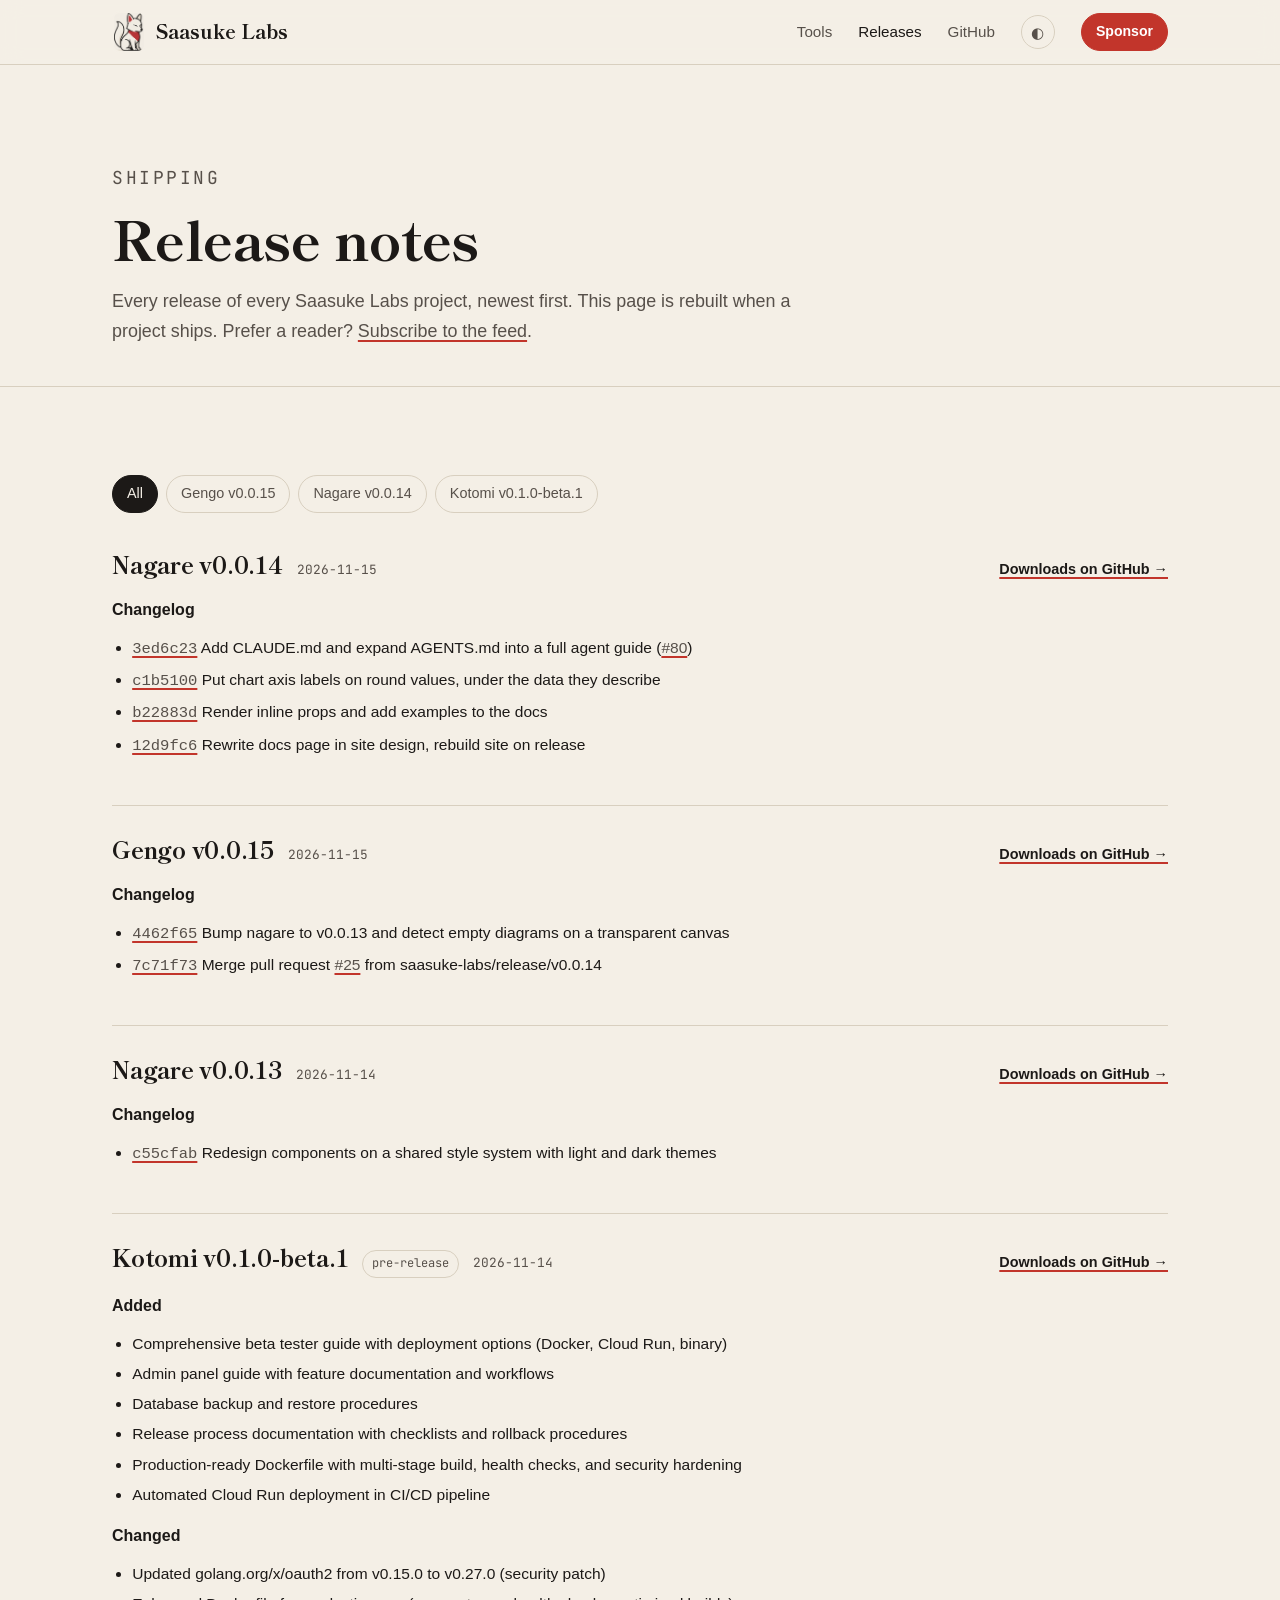
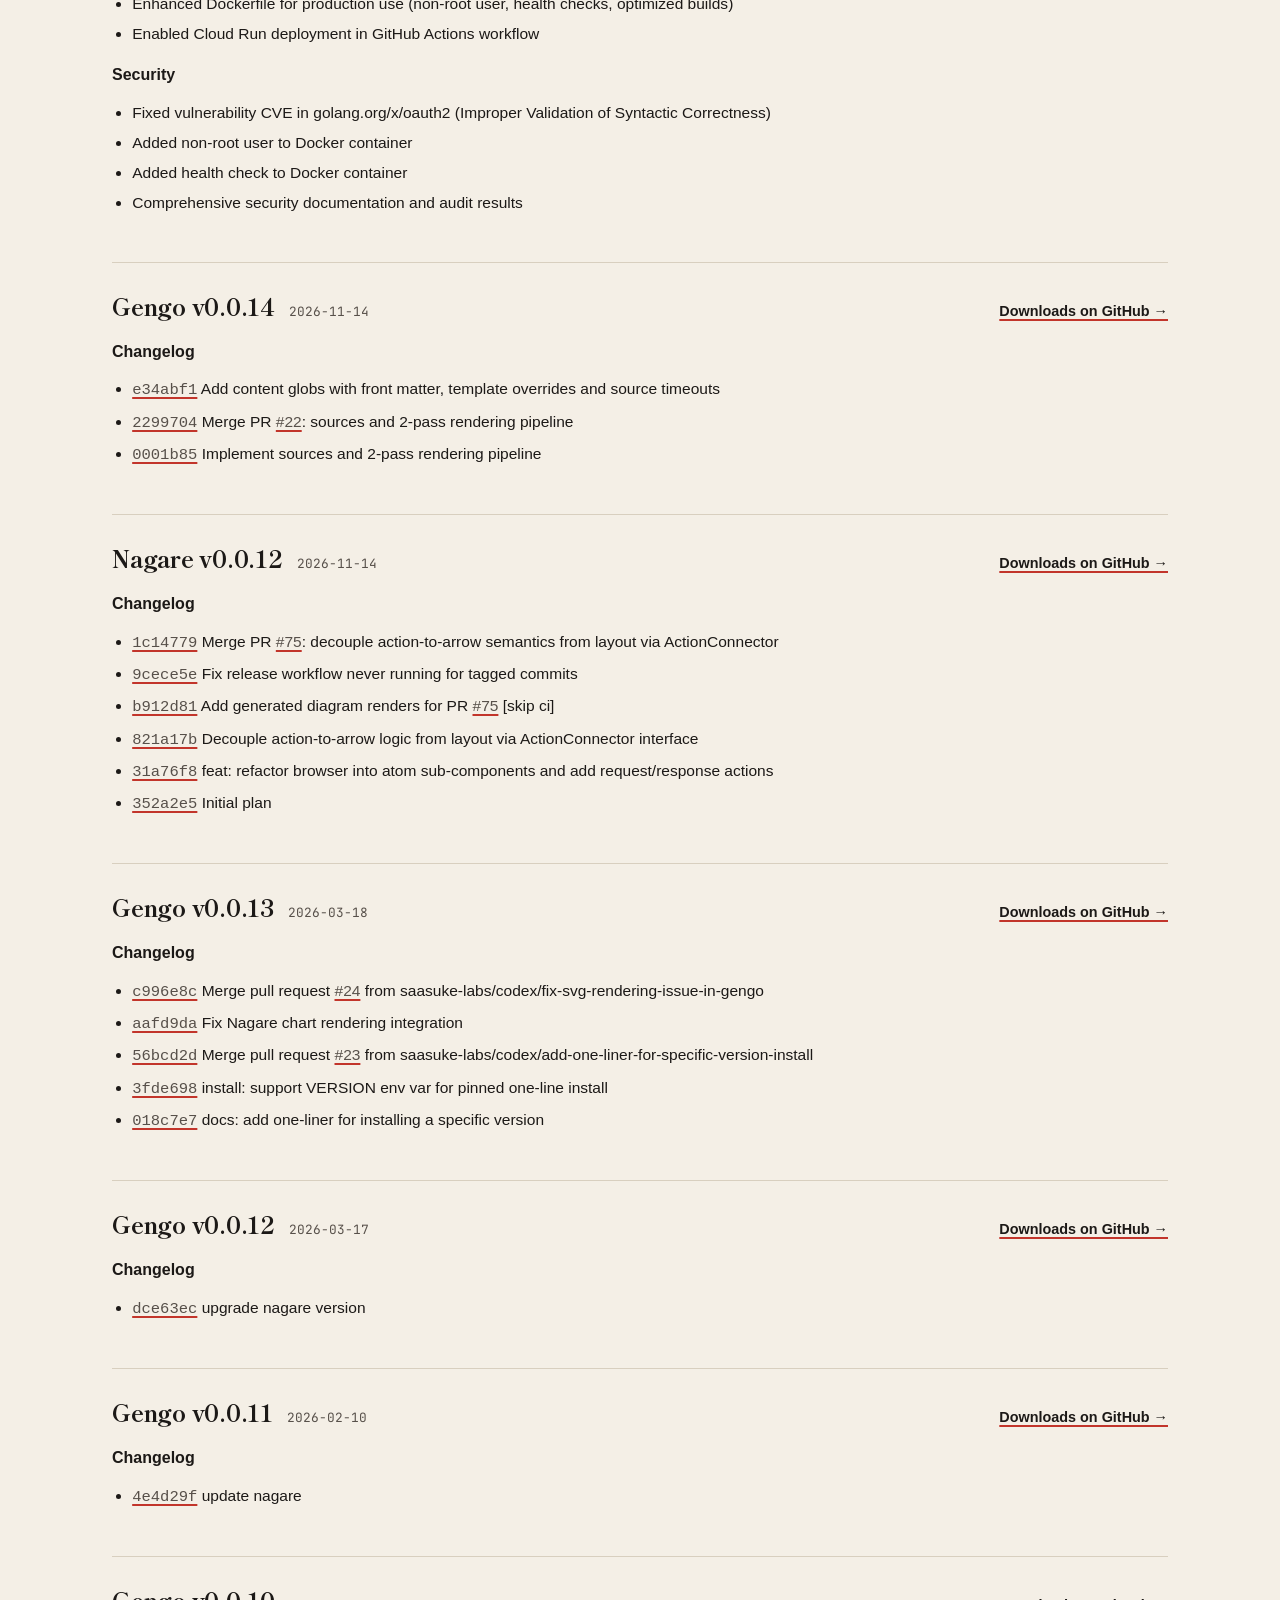
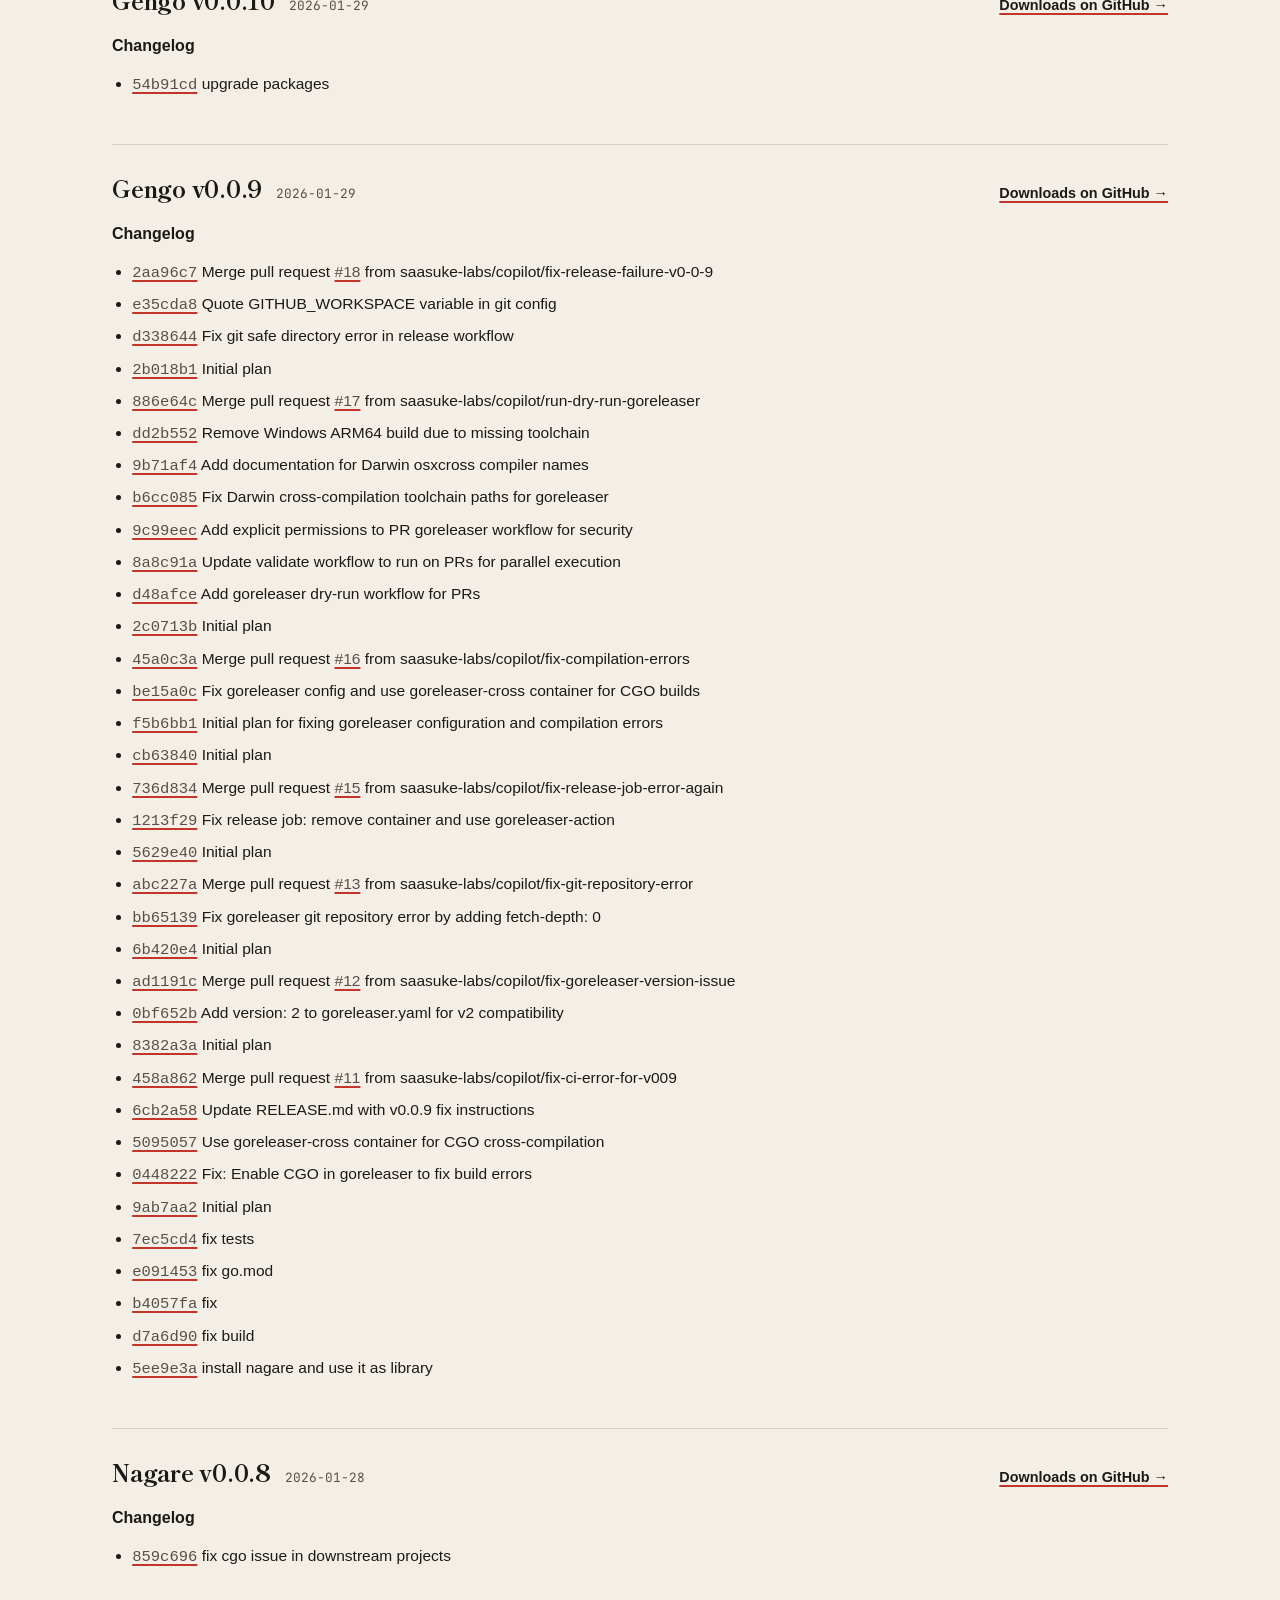
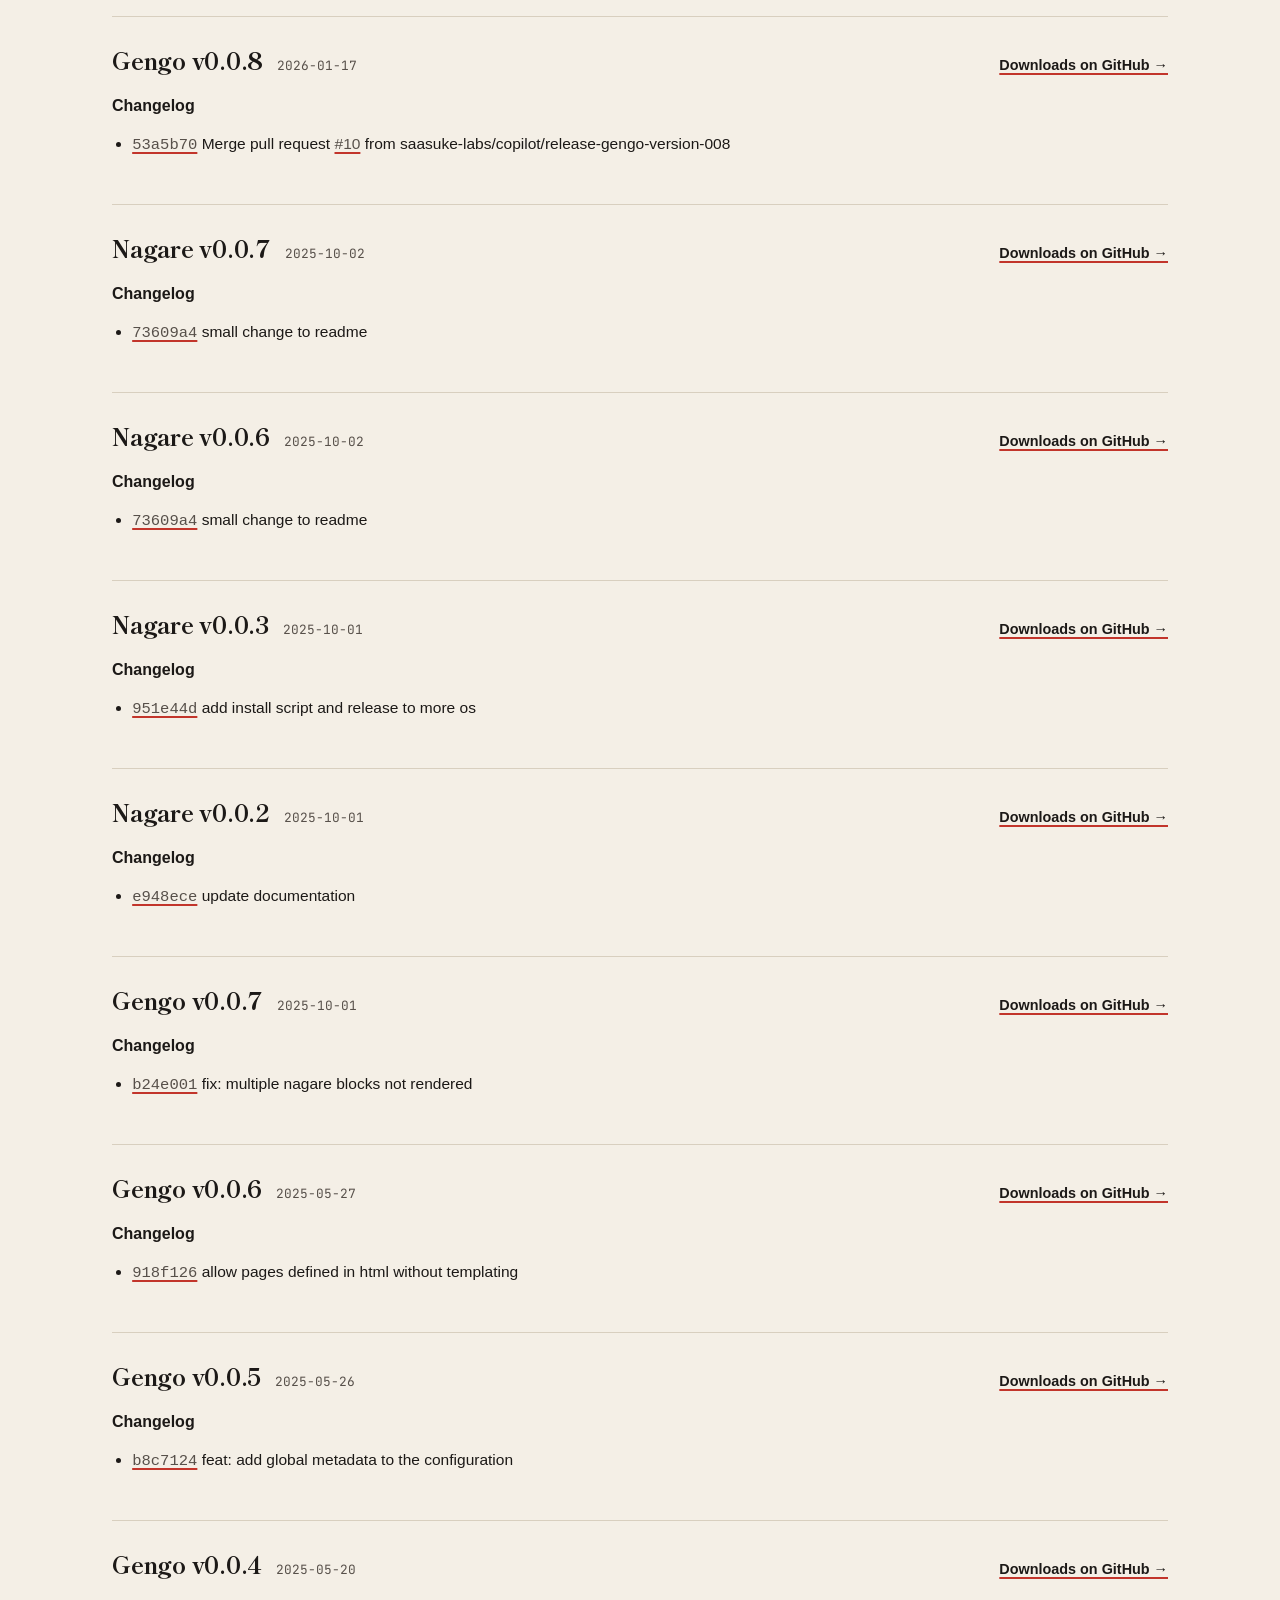
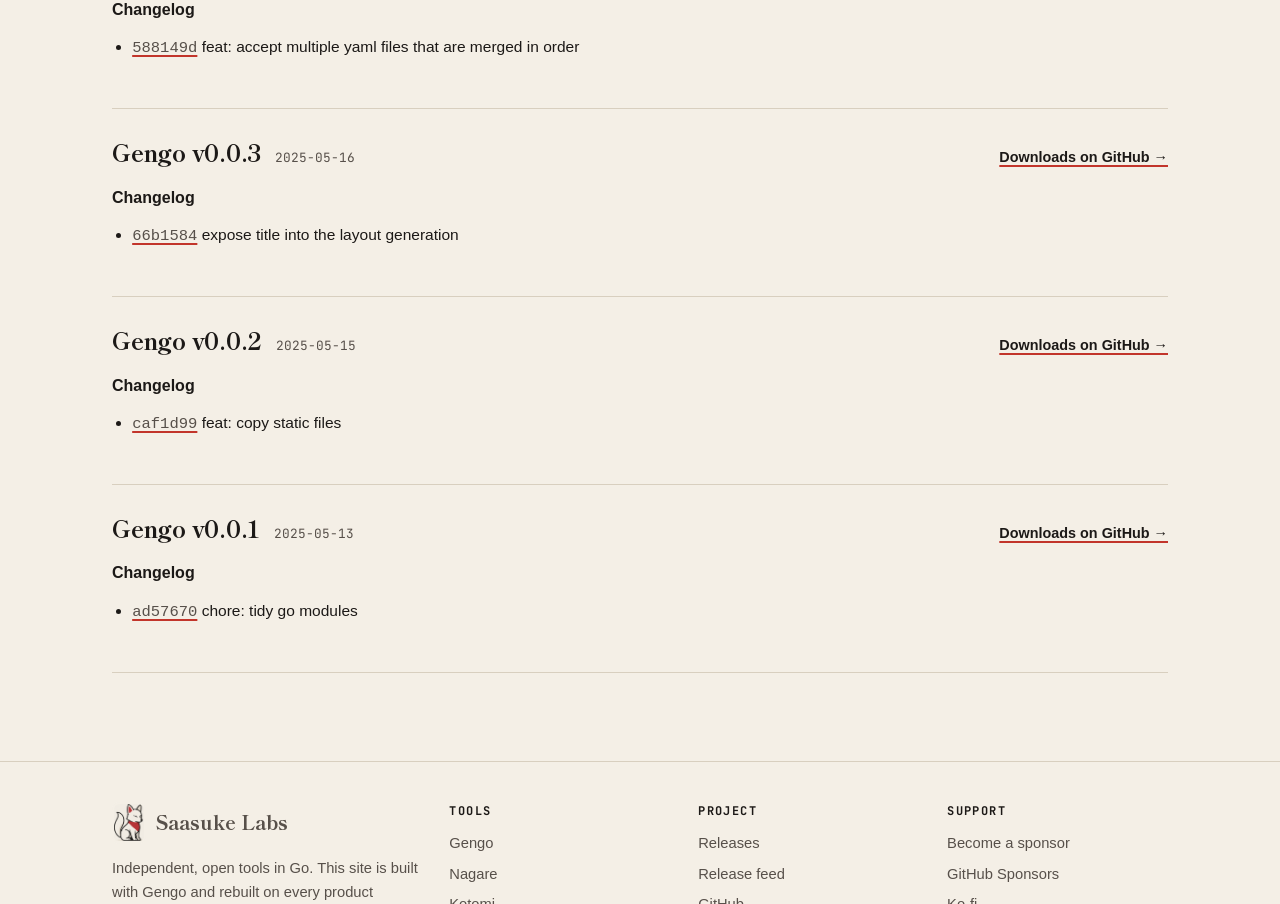
==== commit a52677b5: "Update from https://github.com/saasuke-labs/site-source/commit/52540de729a3b271026c50638de7694b9ca64" ====
--- a/releases/index.html
+++ b/releases/index.html
@@ -105,9 +105,25 @@
     <div class="filters" role="group" aria-label="Filter by project">
         <button type="button" data-filter="all" aria-pressed="true">All</button>
         <button type="button" data-filter="gengo" aria-pressed="false" id="gengo">Gengo <span class="dim">v0.0.15</span></button>
-        <button type="button" data-filter="nagare" aria-pressed="false" id="nagare">Nagare <span class="dim">v0.0.13</span></button>
+        <button type="button" data-filter="nagare" aria-pressed="false" id="nagare">Nagare <span class="dim">v0.0.14</span></button>
         <button type="button" data-filter="kotomi" aria-pressed="false" id="kotomi">Kotomi <span class="dim">v0.1.0-beta.1</span></button>
     </div>
+
+    <article class="release" id="nagare-v0.0.14" data-product="nagare">
+      <div class="release-head">
+        <h2>Nagare v0.0.14</h2>
+        
+        <time datetime="2026-11-15T14:56:22Z">2026-11-15</time>
+        <a class="gh" href="https://github.com/saasuke-labs/nagare/releases/tag/v0.0.14" rel="noopener">Downloads on GitHub →</a>
+      </div>
+      <div class="notes prose"><h2>Changelog</h2>
+<ul>
+<li><a class="commit-link" data-hovercard-type="commit" data-hovercard-url="https://github.com/saasuke-labs/nagare/commit/3ed6c23e45e07610e3773901281d7fbd763a1894/hovercard" href="https://github.com/saasuke-labs/nagare/commit/3ed6c23e45e07610e3773901281d7fbd763a1894"><tt>3ed6c23</tt></a> Add CLAUDE.md and expand AGENTS.md into a full agent guide (<a class="issue-link js-issue-link" data-error-text="Failed to load title" data-id="6405446646" data-permission-text="Title is private" data-url="https://github.com/saasuke-labs/nagare/issues/80" data-hovercard-type="pull_request" data-hovercard-url="/saasuke-labs/nagare/pull/80/hovercard" href="https://github.com/saasuke-labs/nagare/pull/80">#80</a>)</li>
+<li><a class="commit-link" data-hovercard-type="commit" data-hovercard-url="https://github.com/saasuke-labs/nagare/commit/c1b5100b9589115eac0ccf939ca11e4f0fe58dcb/hovercard" href="https://github.com/saasuke-labs/nagare/commit/c1b5100b9589115eac0ccf939ca11e4f0fe58dcb"><tt>c1b5100</tt></a> Put chart axis labels on round values, under the data they describe</li>
+<li><a class="commit-link" data-hovercard-type="commit" data-hovercard-url="https://github.com/saasuke-labs/nagare/commit/b22883d43c4d02529818e8fd5409ca272a49c66a/hovercard" href="https://github.com/saasuke-labs/nagare/commit/b22883d43c4d02529818e8fd5409ca272a49c66a"><tt>b22883d</tt></a> Render inline props and add examples to the docs</li>
+<li><a class="commit-link" data-hovercard-type="commit" data-hovercard-url="https://github.com/saasuke-labs/nagare/commit/12d9fc65c3005d8824519c33ab85581949984578/hovercard" href="https://github.com/saasuke-labs/nagare/commit/12d9fc65c3005d8824519c33ab85581949984578"><tt>12d9fc6</tt></a> Rewrite docs page in site design, rebuild site on release</li>
+</ul></div>
+    </article>
 
     <article class="release" id="gengo-v0.0.15" data-product="gengo">
       <div class="release-head">
--- a/static/site.css
+++ b/static/site.css
@@ -988,6 +988,45 @@
   color: #57504a;
 }
 
+/* Diagrams rendered with the dark theme keep a dark canvas in both site themes. */
+.figure.dark {
+  background: #16110f;
+  border-color: #3a302b;
+}
+
+.figure.dark figcaption {
+  color: #b9aea6;
+}
+
+.docs .prose h3 {
+  margin-top: 2em;
+}
+
+/* ---------- Home: Nagare showcase ---------- */
+
+.showcase {
+  display: grid;
+  grid-template-columns: minmax(0, 1.5fr) minmax(0, 1fr);
+  gap: clamp(20px, 3vw, 36px);
+  align-items: start;
+}
+
+.showcase .figure {
+  margin: 0;
+}
+
+.showcase pre {
+  font-size: 0.76rem;
+  max-height: 420px;
+  overflow: auto;
+}
+
+@media (max-width: 900px) {
+  .showcase {
+    grid-template-columns: minmax(0, 1fr);
+  }
+}
+
 @media (max-width: 820px) {
   .docs {
     grid-template-columns: minmax(0, 1fr);
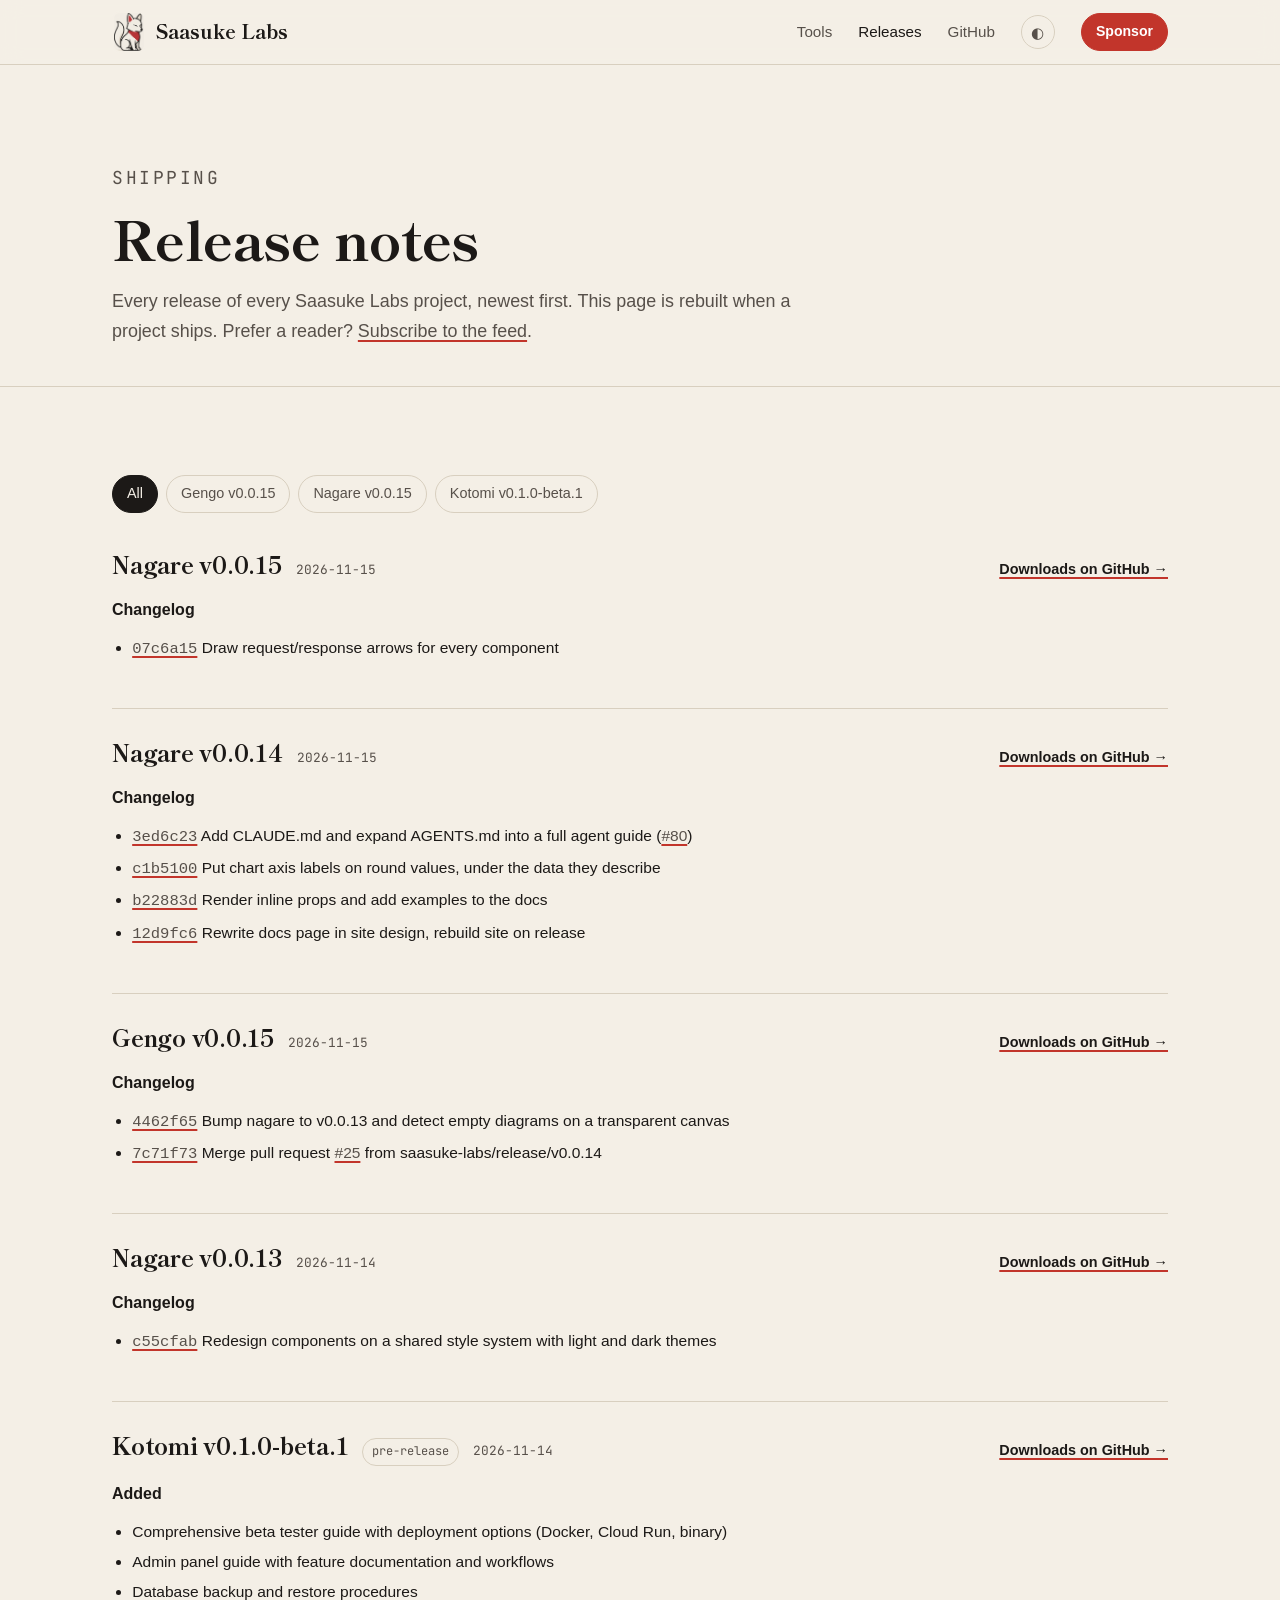
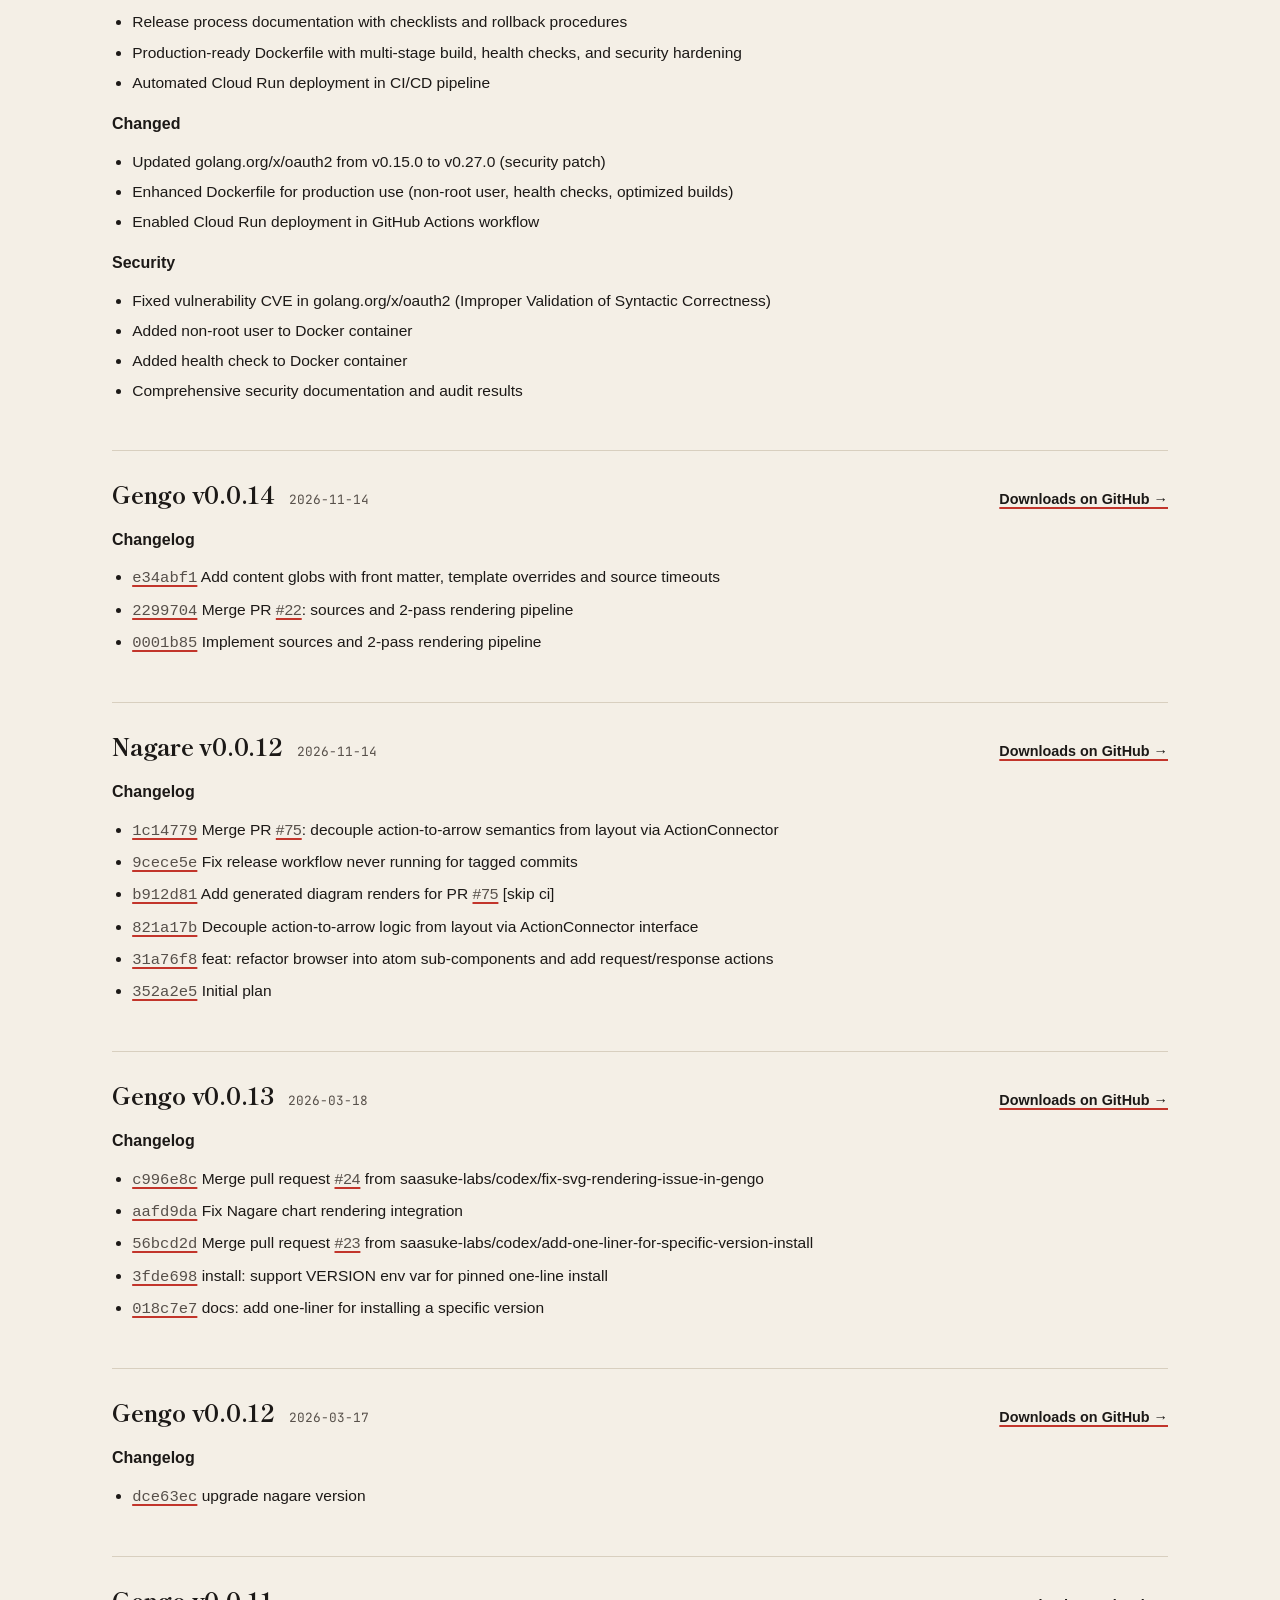
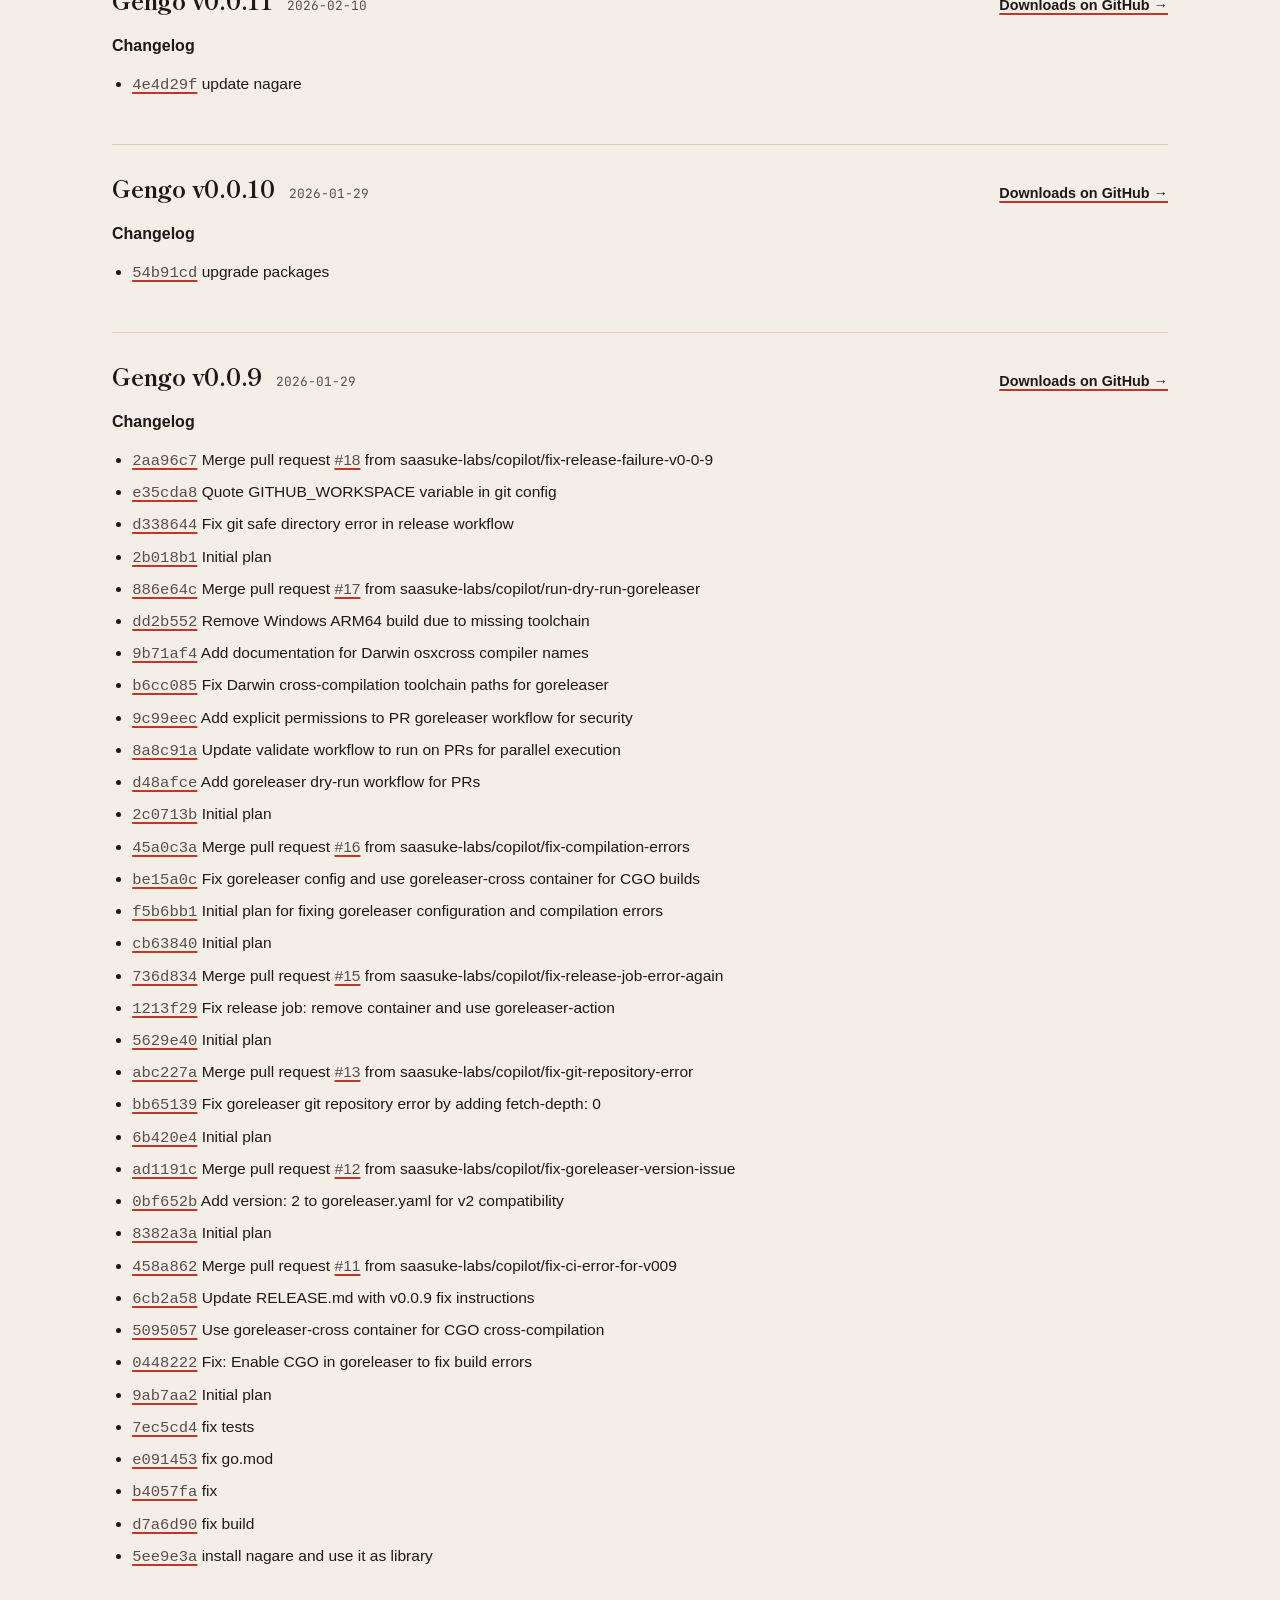
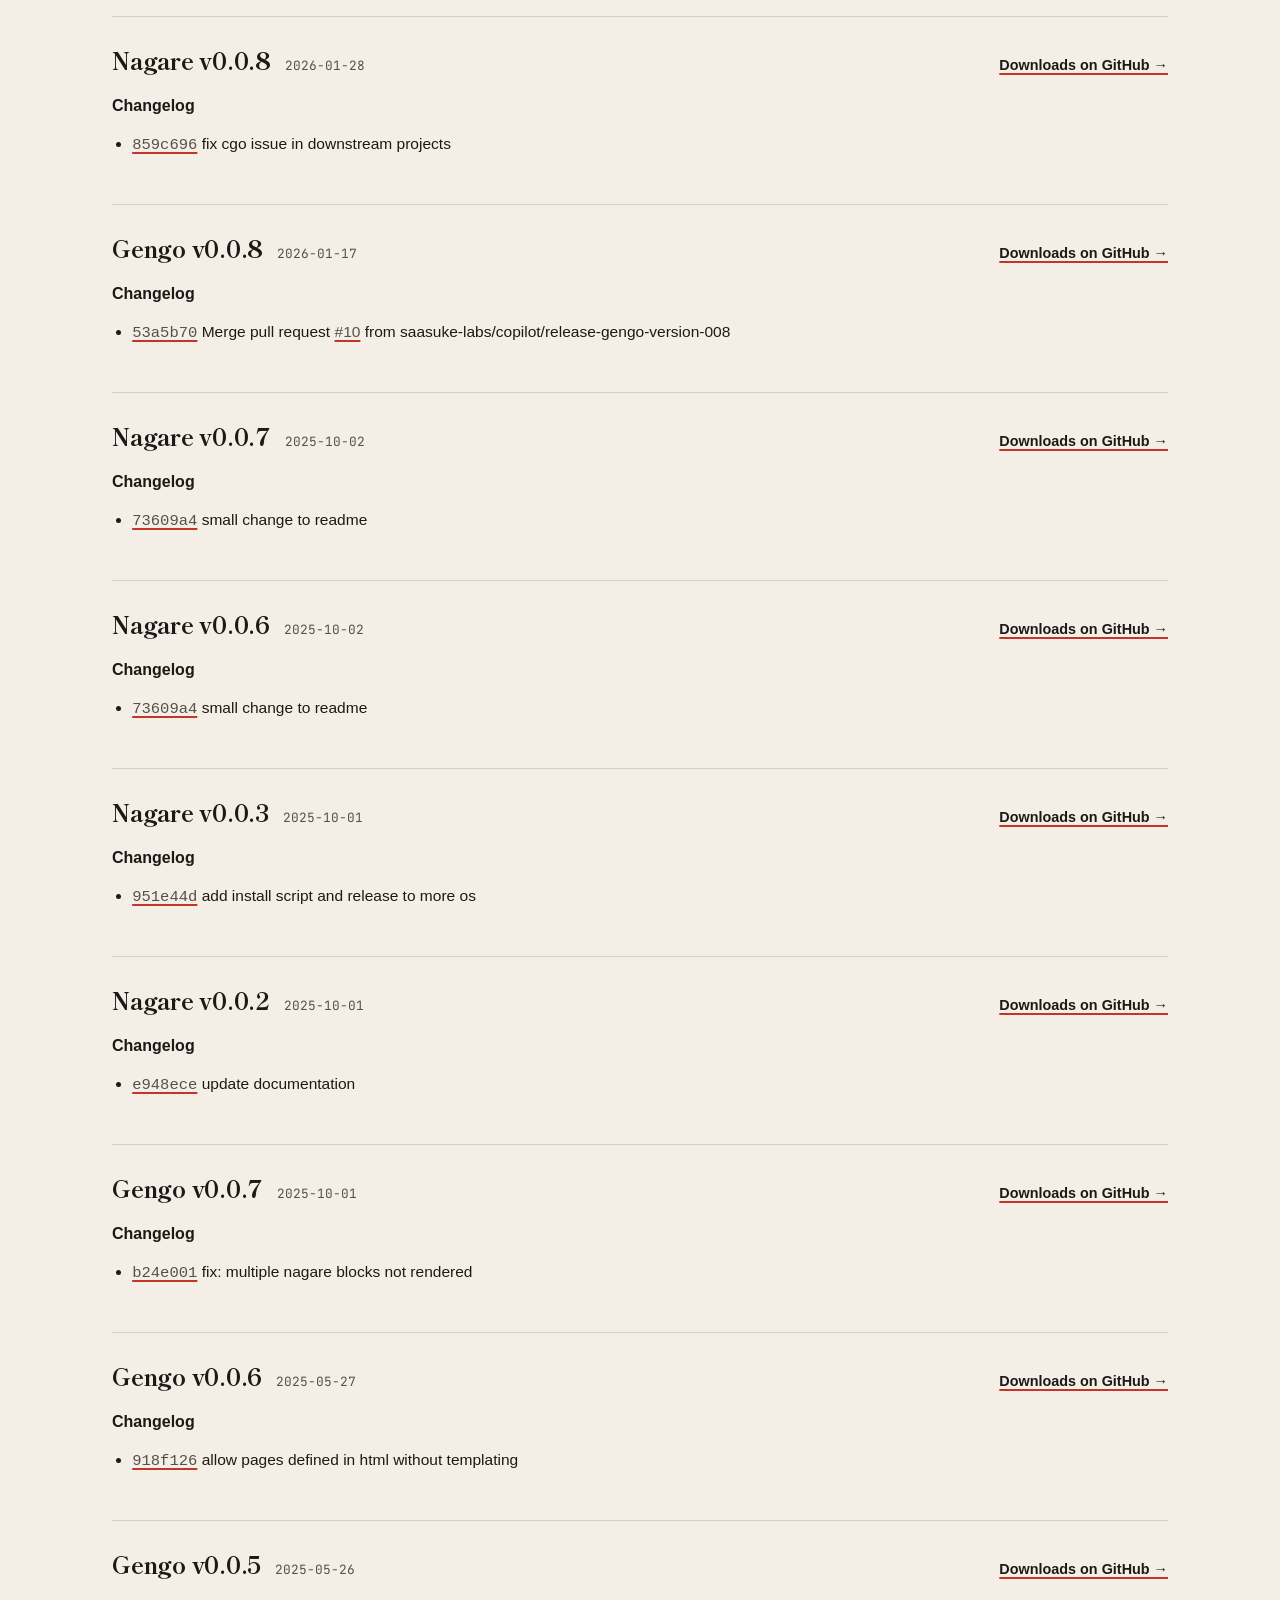
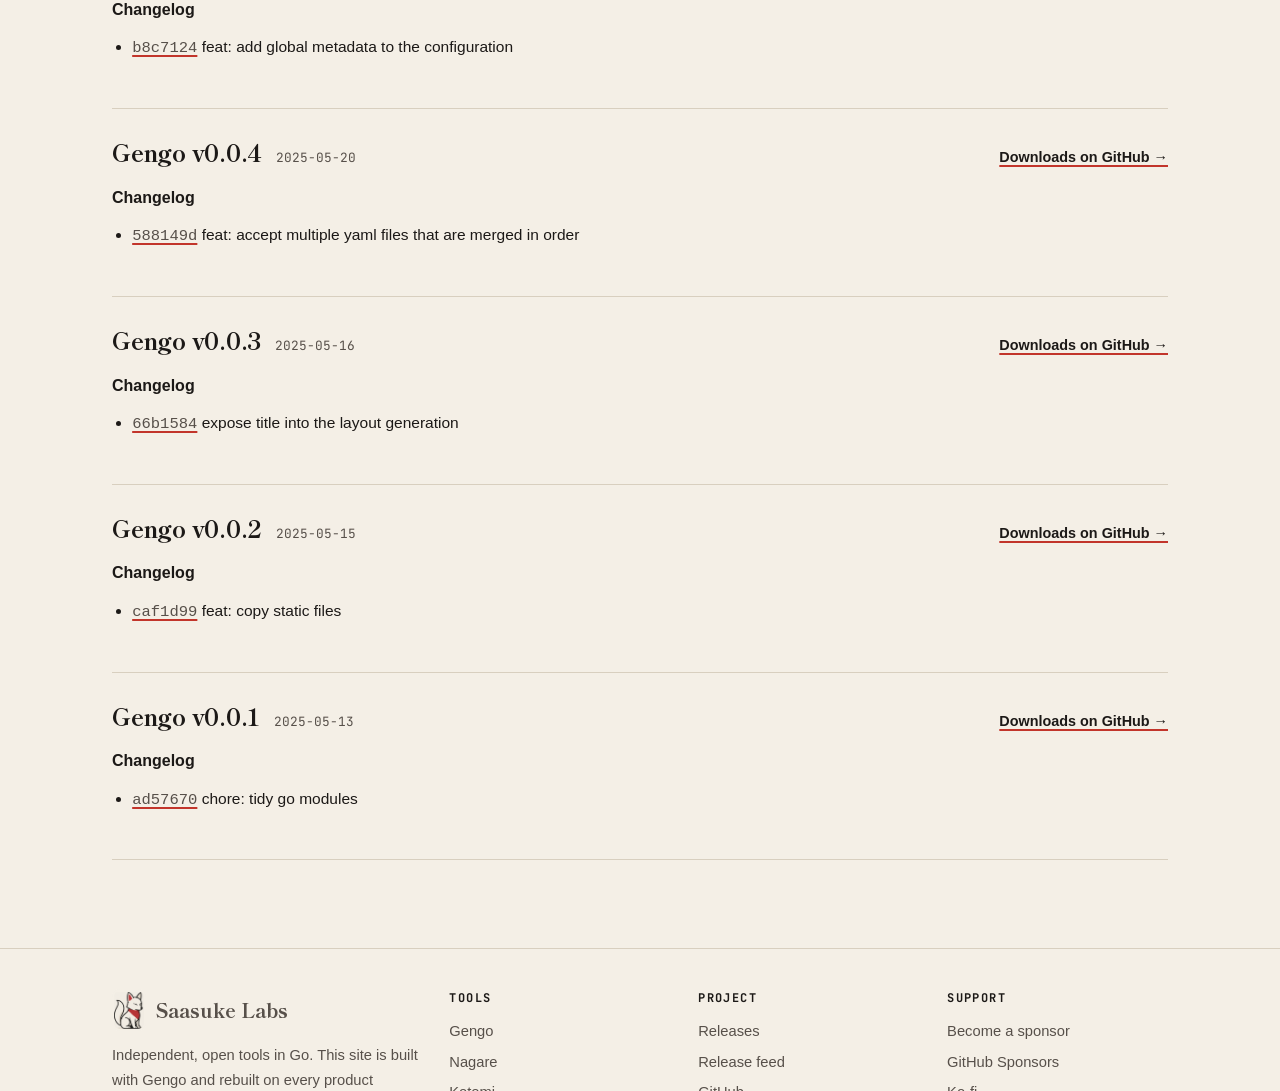
==== commit aba85314: "Update from https://github.com/saasuke-labs/site-source/commit/6ba32b151866cd96a936b52d500e7e704be5d" ====
--- a/releases/index.html
+++ b/releases/index.html
@@ -105,9 +105,22 @@
     <div class="filters" role="group" aria-label="Filter by project">
         <button type="button" data-filter="all" aria-pressed="true">All</button>
         <button type="button" data-filter="gengo" aria-pressed="false" id="gengo">Gengo <span class="dim">v0.0.15</span></button>
-        <button type="button" data-filter="nagare" aria-pressed="false" id="nagare">Nagare <span class="dim">v0.0.14</span></button>
+        <button type="button" data-filter="nagare" aria-pressed="false" id="nagare">Nagare <span class="dim">v0.0.15</span></button>
         <button type="button" data-filter="kotomi" aria-pressed="false" id="kotomi">Kotomi <span class="dim">v0.1.0-beta.1</span></button>
     </div>
+
+    <article class="release" id="nagare-v0.0.15" data-product="nagare">
+      <div class="release-head">
+        <h2>Nagare v0.0.15</h2>
+        
+        <time datetime="2026-11-15T17:04:12Z">2026-11-15</time>
+        <a class="gh" href="https://github.com/saasuke-labs/nagare/releases/tag/v0.0.15" rel="noopener">Downloads on GitHub →</a>
+      </div>
+      <div class="notes prose"><h2>Changelog</h2>
+<ul>
+<li><a class="commit-link" data-hovercard-type="commit" data-hovercard-url="https://github.com/saasuke-labs/nagare/commit/07c6a156b00ae8e5b6aa47676e33e763583744db/hovercard" href="https://github.com/saasuke-labs/nagare/commit/07c6a156b00ae8e5b6aa47676e33e763583744db"><tt>07c6a15</tt></a> Draw request/response arrows for every component</li>
+</ul></div>
+    </article>
 
     <article class="release" id="nagare-v0.0.14" data-product="nagare">
       <div class="release-head">
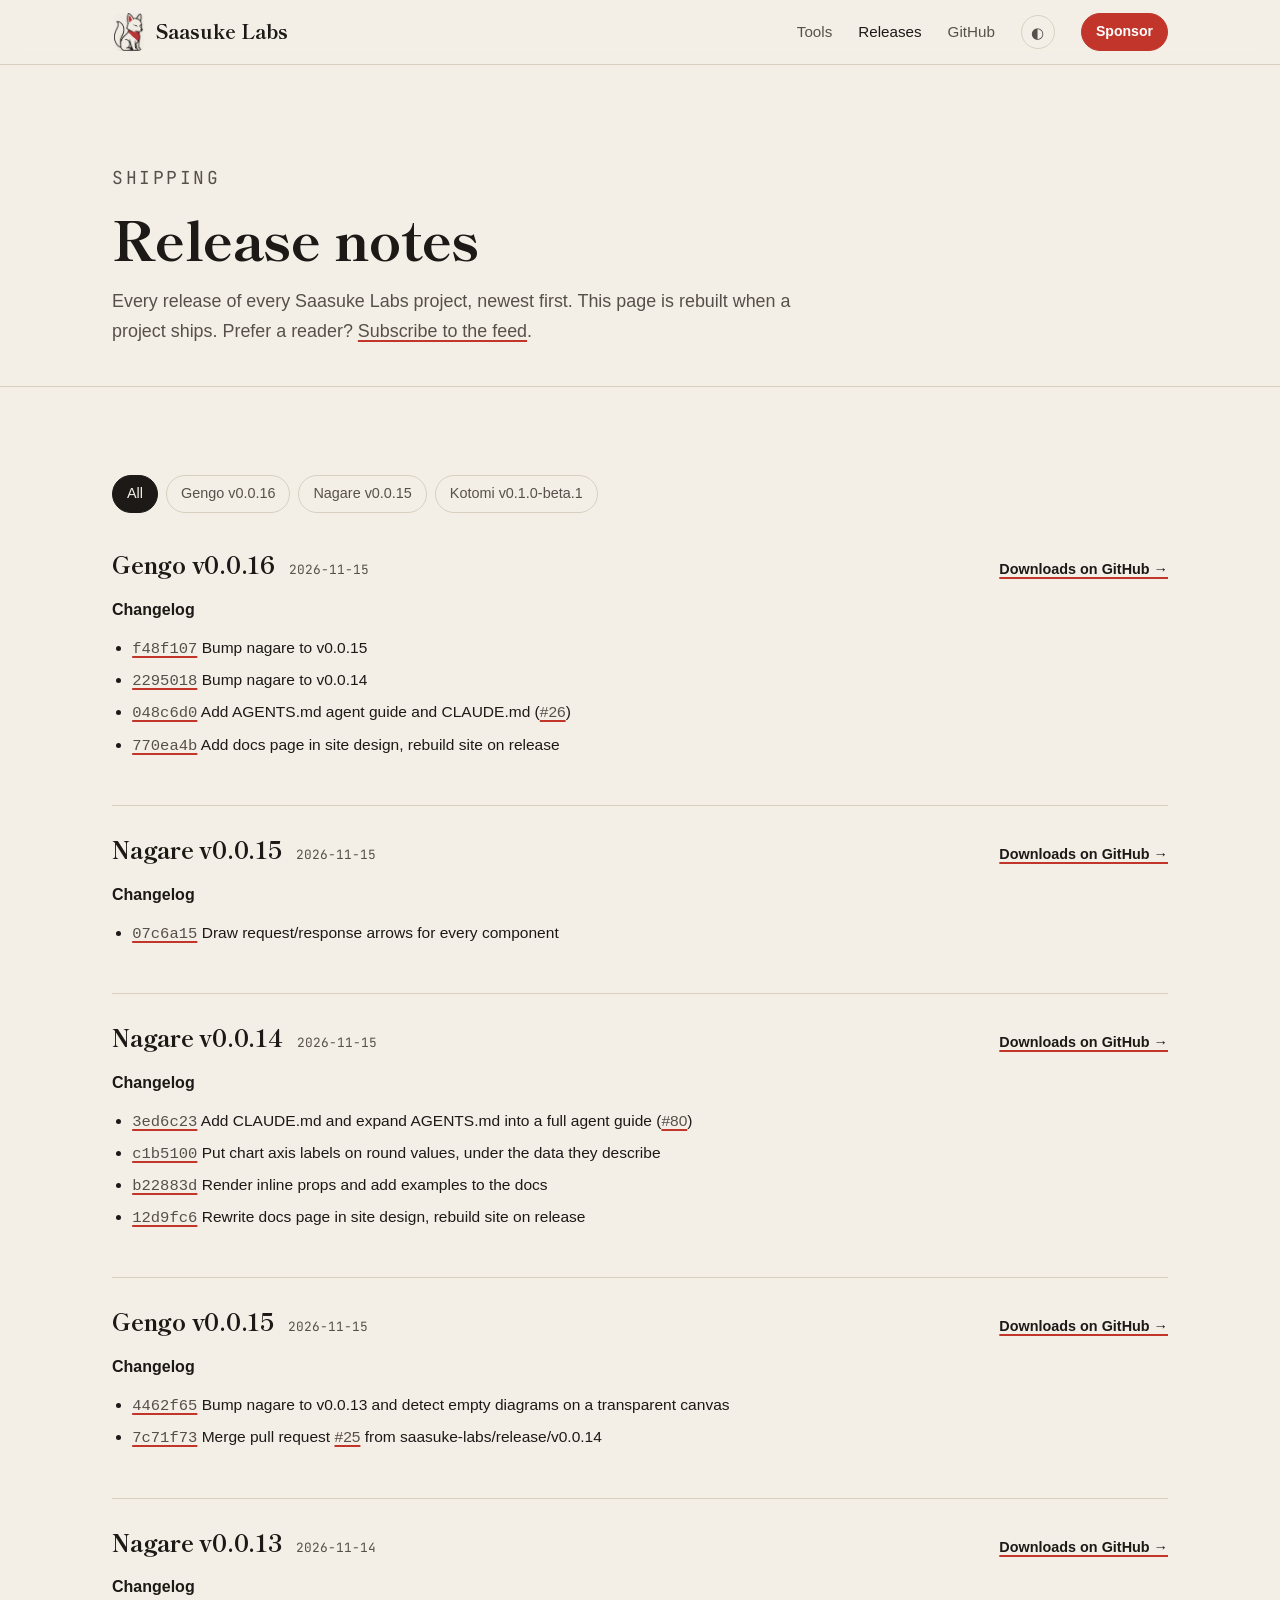
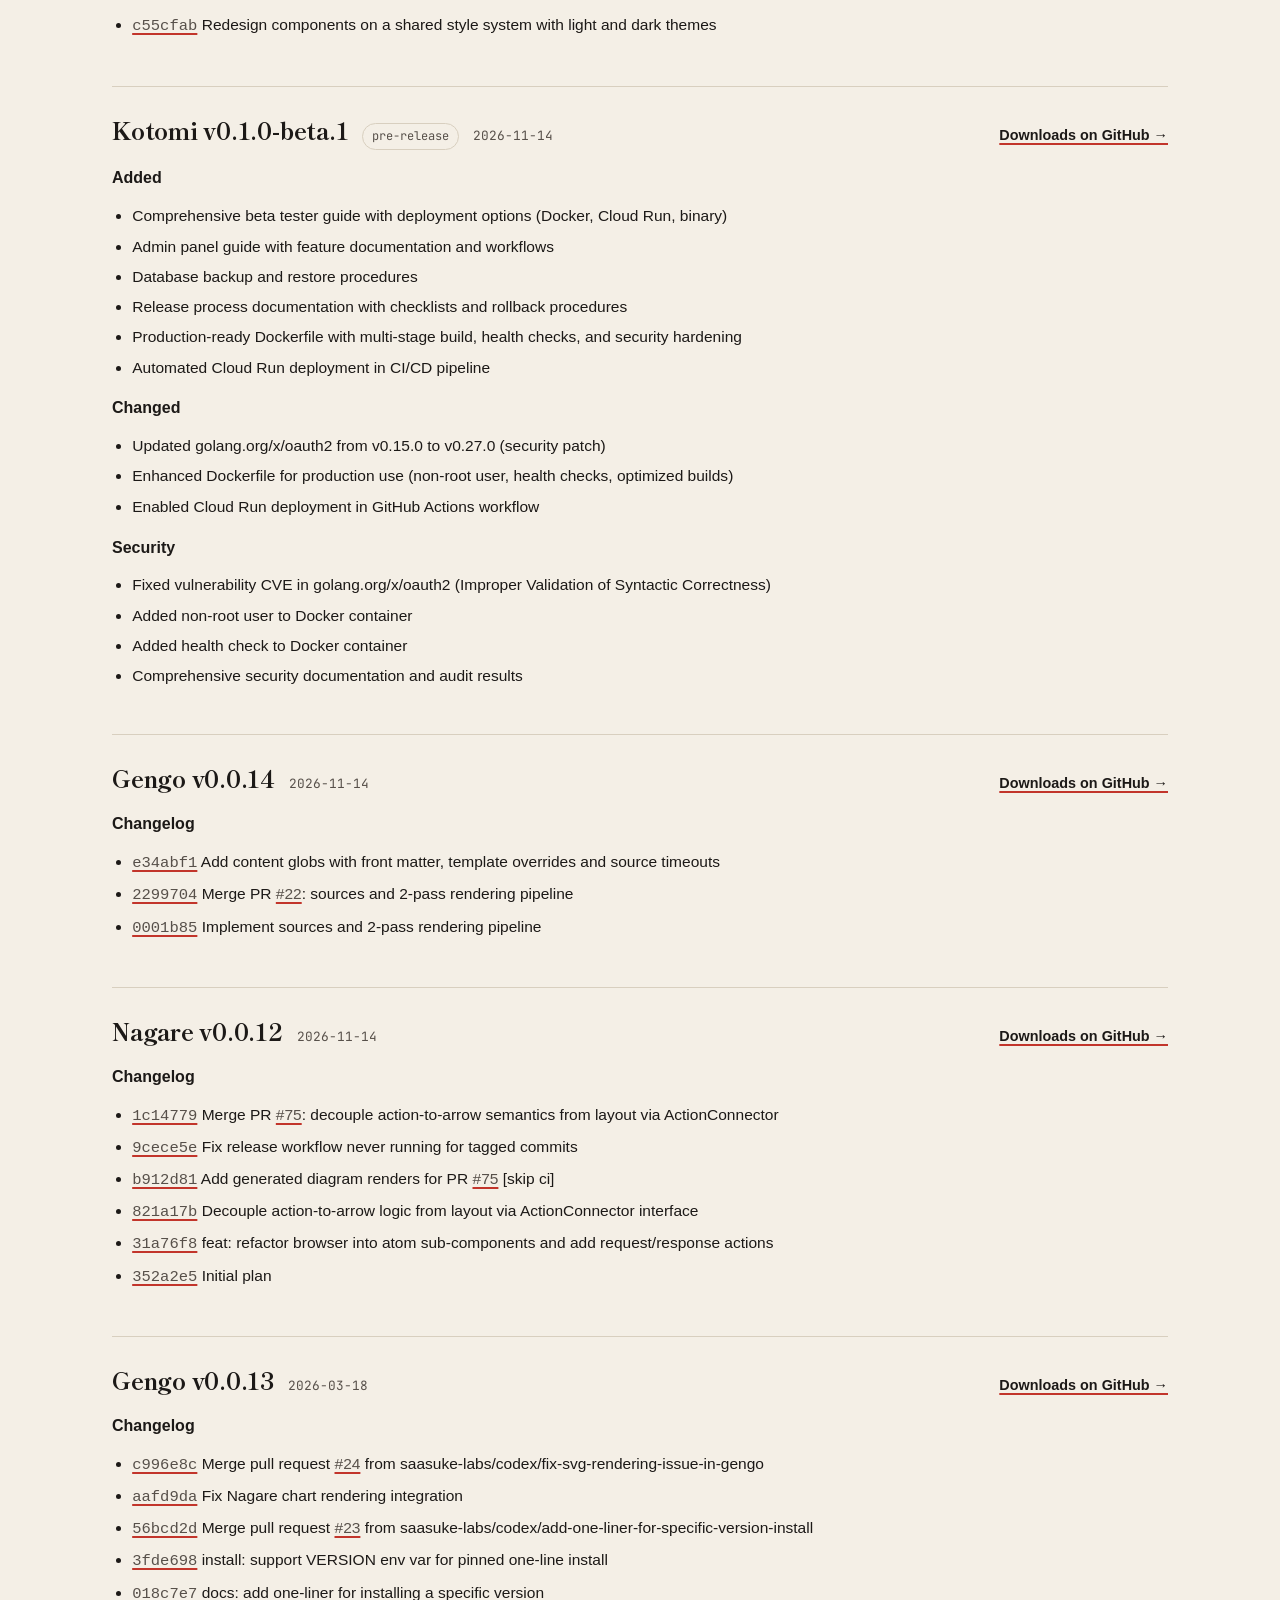
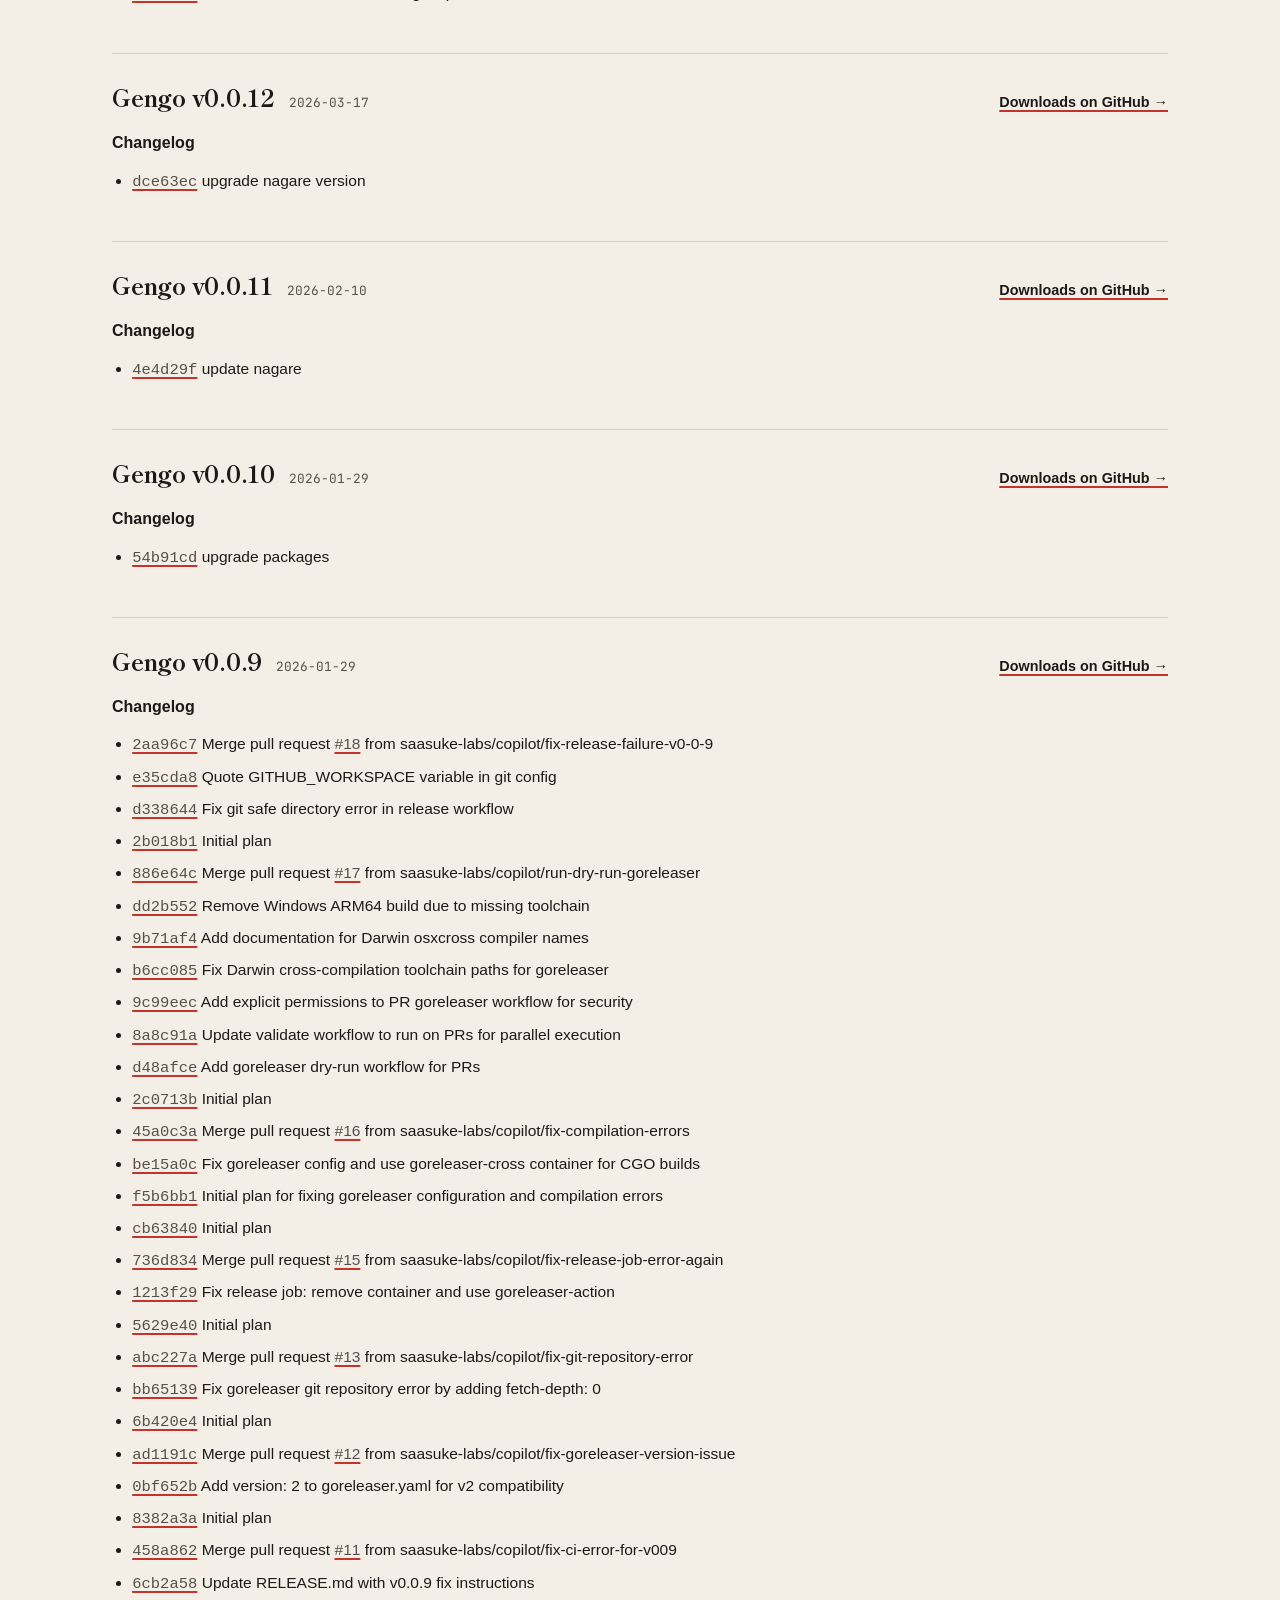
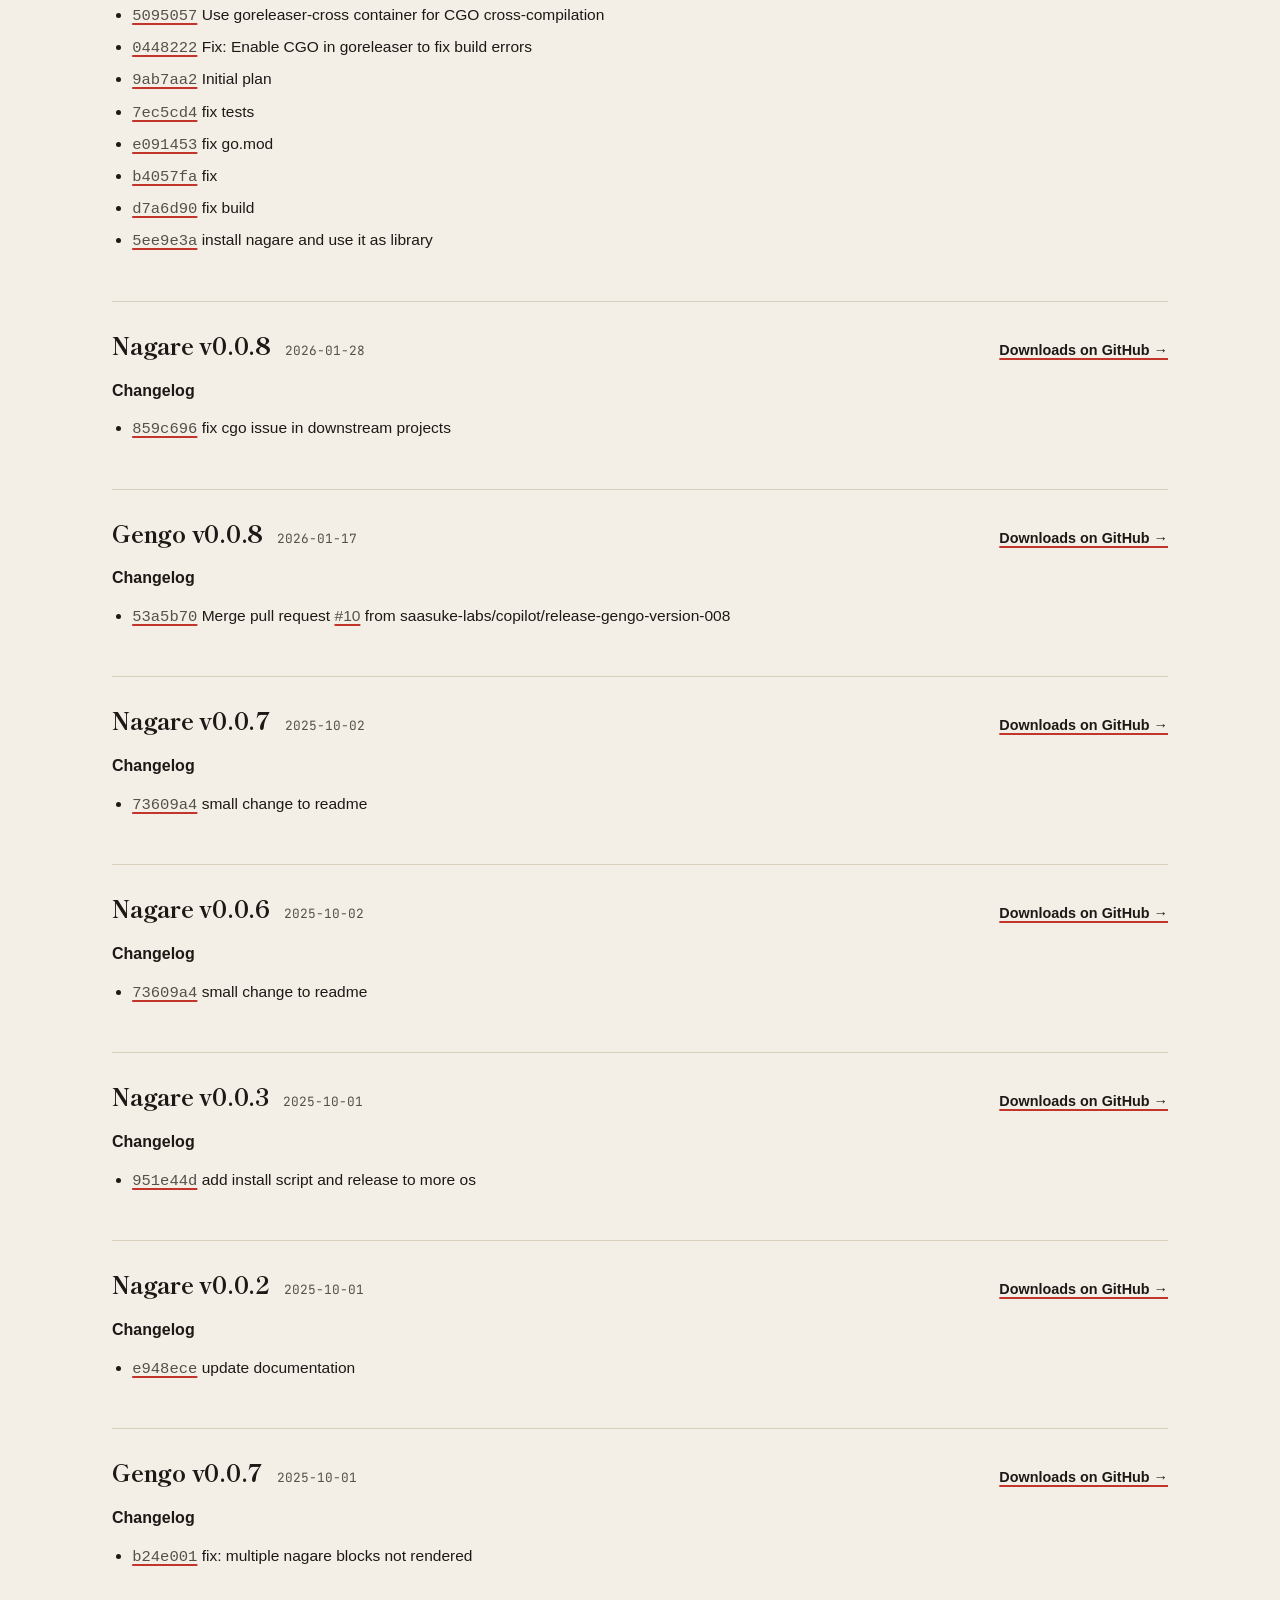
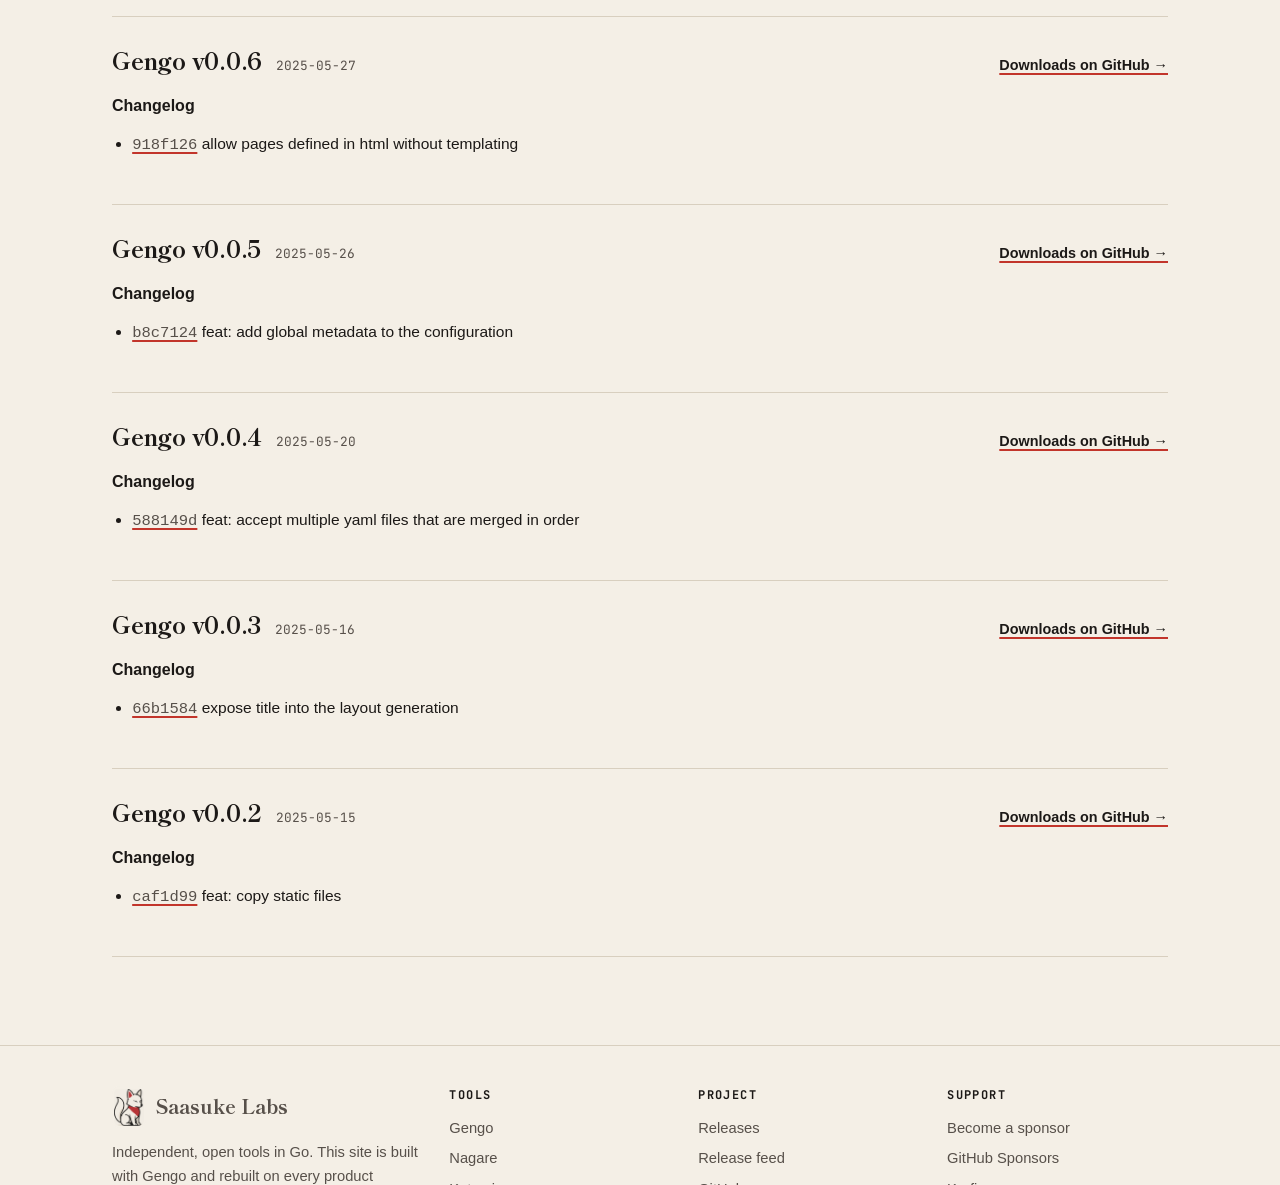
==== commit 7d790259: "Update from https://github.com/saasuke-labs/site-source/commit/6ba32b151866cd96a936b52d500e7e704be5d" ====
--- a/releases/index.html
+++ b/releases/index.html
@@ -104,10 +104,26 @@
   <div class="wrap">
     <div class="filters" role="group" aria-label="Filter by project">
         <button type="button" data-filter="all" aria-pressed="true">All</button>
-        <button type="button" data-filter="gengo" aria-pressed="false" id="gengo">Gengo <span class="dim">v0.0.15</span></button>
+        <button type="button" data-filter="gengo" aria-pressed="false" id="gengo">Gengo <span class="dim">v0.0.16</span></button>
         <button type="button" data-filter="nagare" aria-pressed="false" id="nagare">Nagare <span class="dim">v0.0.15</span></button>
         <button type="button" data-filter="kotomi" aria-pressed="false" id="kotomi">Kotomi <span class="dim">v0.1.0-beta.1</span></button>
     </div>
+
+    <article class="release" id="gengo-v0.0.16" data-product="gengo">
+      <div class="release-head">
+        <h2>Gengo v0.0.16</h2>
+        
+        <time datetime="2026-11-15T17:42:36Z">2026-11-15</time>
+        <a class="gh" href="https://github.com/saasuke-labs/gengo/releases/tag/v0.0.16" rel="noopener">Downloads on GitHub →</a>
+      </div>
+      <div class="notes prose"><h2>Changelog</h2>
+<ul>
+<li><a class="commit-link" data-hovercard-type="commit" data-hovercard-url="https://github.com/saasuke-labs/gengo/commit/f48f10717876d8f60cbbd60860a9e3f51494b713/hovercard" href="https://github.com/saasuke-labs/gengo/commit/f48f10717876d8f60cbbd60860a9e3f51494b713"><tt>f48f107</tt></a> Bump nagare to v0.0.15</li>
+<li><a class="commit-link" data-hovercard-type="commit" data-hovercard-url="https://github.com/saasuke-labs/gengo/commit/229501850b81e0a289c8ff8c58fedef150ad2507/hovercard" href="https://github.com/saasuke-labs/gengo/commit/229501850b81e0a289c8ff8c58fedef150ad2507"><tt>2295018</tt></a> Bump nagare to v0.0.14</li>
+<li><a class="commit-link" data-hovercard-type="commit" data-hovercard-url="https://github.com/saasuke-labs/gengo/commit/048c6d0e171cd84de9d4fb1ab2ca791c665eb4d5/hovercard" href="https://github.com/saasuke-labs/gengo/commit/048c6d0e171cd84de9d4fb1ab2ca791c665eb4d5"><tt>048c6d0</tt></a> Add AGENTS.md agent guide and CLAUDE.md (<a class="issue-link js-issue-link" data-error-text="Failed to load title" data-id="6405447528" data-permission-text="Title is private" data-url="https://github.com/saasuke-labs/gengo/issues/26" data-hovercard-type="pull_request" data-hovercard-url="/saasuke-labs/gengo/pull/26/hovercard" href="https://github.com/saasuke-labs/gengo/pull/26">#26</a>)</li>
+<li><a class="commit-link" data-hovercard-type="commit" data-hovercard-url="https://github.com/saasuke-labs/gengo/commit/770ea4b2278c60a755c4df36e7da7a71f48d7754/hovercard" href="https://github.com/saasuke-labs/gengo/commit/770ea4b2278c60a755c4df36e7da7a71f48d7754"><tt>770ea4b</tt></a> Add docs page in site design, rebuild site on release</li>
+</ul></div>
+    </article>
 
     <article class="release" id="nagare-v0.0.15" data-product="nagare">
       <div class="release-head">
@@ -485,19 +501,6 @@
       <div class="notes prose"><h2>Changelog</h2>
 <ul>
 <li><a class="commit-link" data-hovercard-type="commit" data-hovercard-url="https://github.com/saasuke-labs/gengo/commit/caf1d9919c1e09050545b9d9d401a7cbcf4ae877/hovercard" href="https://github.com/saasuke-labs/gengo/commit/caf1d9919c1e09050545b9d9d401a7cbcf4ae877"><tt>caf1d99</tt></a> feat: copy static files</li>
-</ul></div>
-    </article>
-
-    <article class="release" id="gengo-v0.0.1" data-product="gengo">
-      <div class="release-head">
-        <h2>Gengo v0.0.1</h2>
-        
-        <time datetime="2025-05-13T07:56:24Z">2025-05-13</time>
-        <a class="gh" href="https://github.com/saasuke-labs/gengo/releases/tag/v0.0.1" rel="noopener">Downloads on GitHub →</a>
-      </div>
-      <div class="notes prose"><h2>Changelog</h2>
-<ul>
-<li><a class="commit-link" data-hovercard-type="commit" data-hovercard-url="https://github.com/saasuke-labs/gengo/commit/ad57670aadc4d49bfc412a4489e9ef83c39f6927/hovercard" href="https://github.com/saasuke-labs/gengo/commit/ad57670aadc4d49bfc412a4489e9ef83c39f6927"><tt>ad57670</tt></a> chore: tidy go modules</li>
 </ul></div>
     </article>
   </div>
